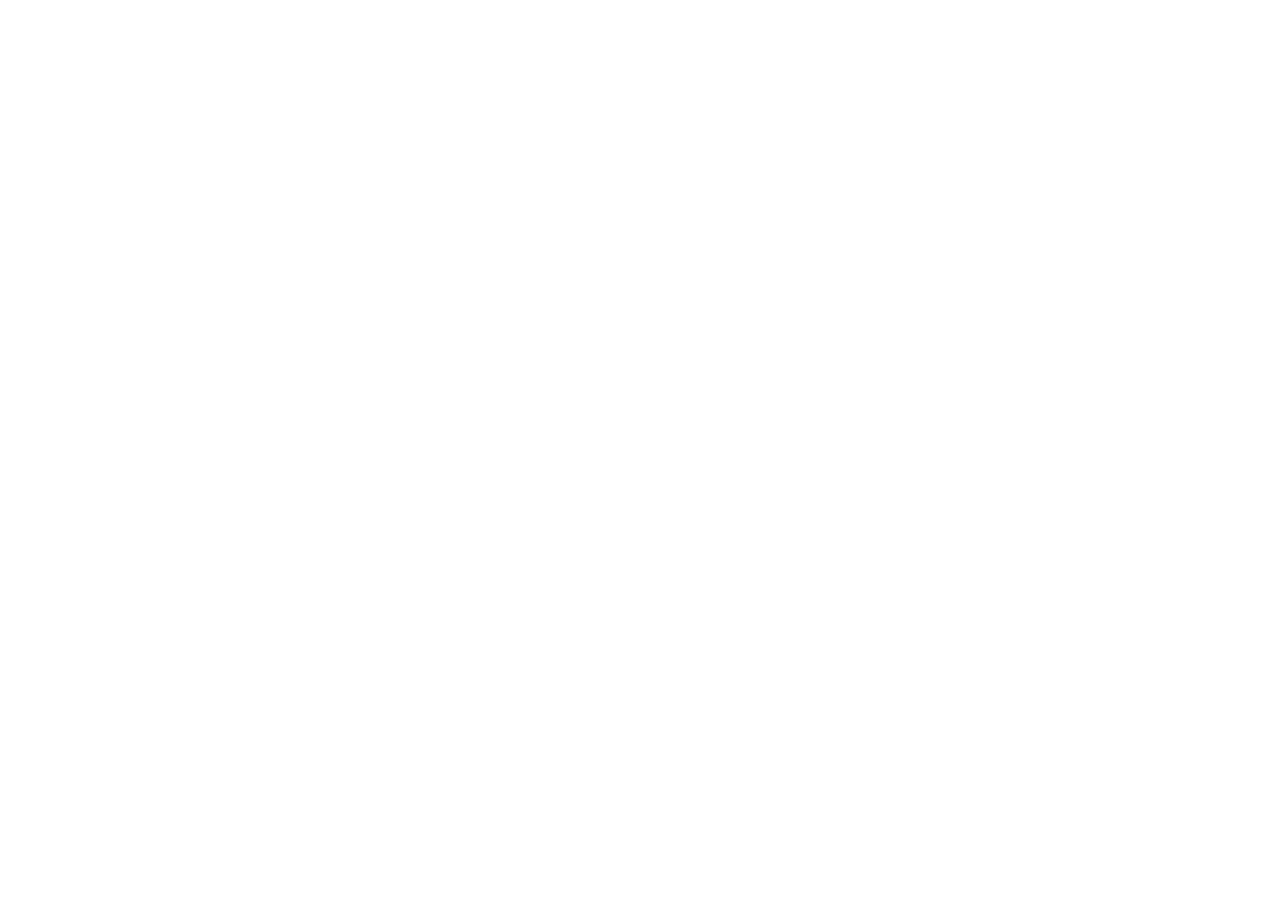
==== index.html @ f809a85b "Update index.html" ====
<!DOCTYPE html>
<html lang="en">
<head>
    <meta charset="UTF-8">
    <meta name="viewport" content="width=device-width, initial-scale=1.0">
    <title>Byke is in dublin</title>

    <!-- this is Eric Mayers  css Reset -->
    <link rel="stylesheet" href="css-reset.css">

    <!-- this is MY style sheet -->
    <link rel="stylesheet" href="style.css">
</head>


<body>
    


</body>


</html>
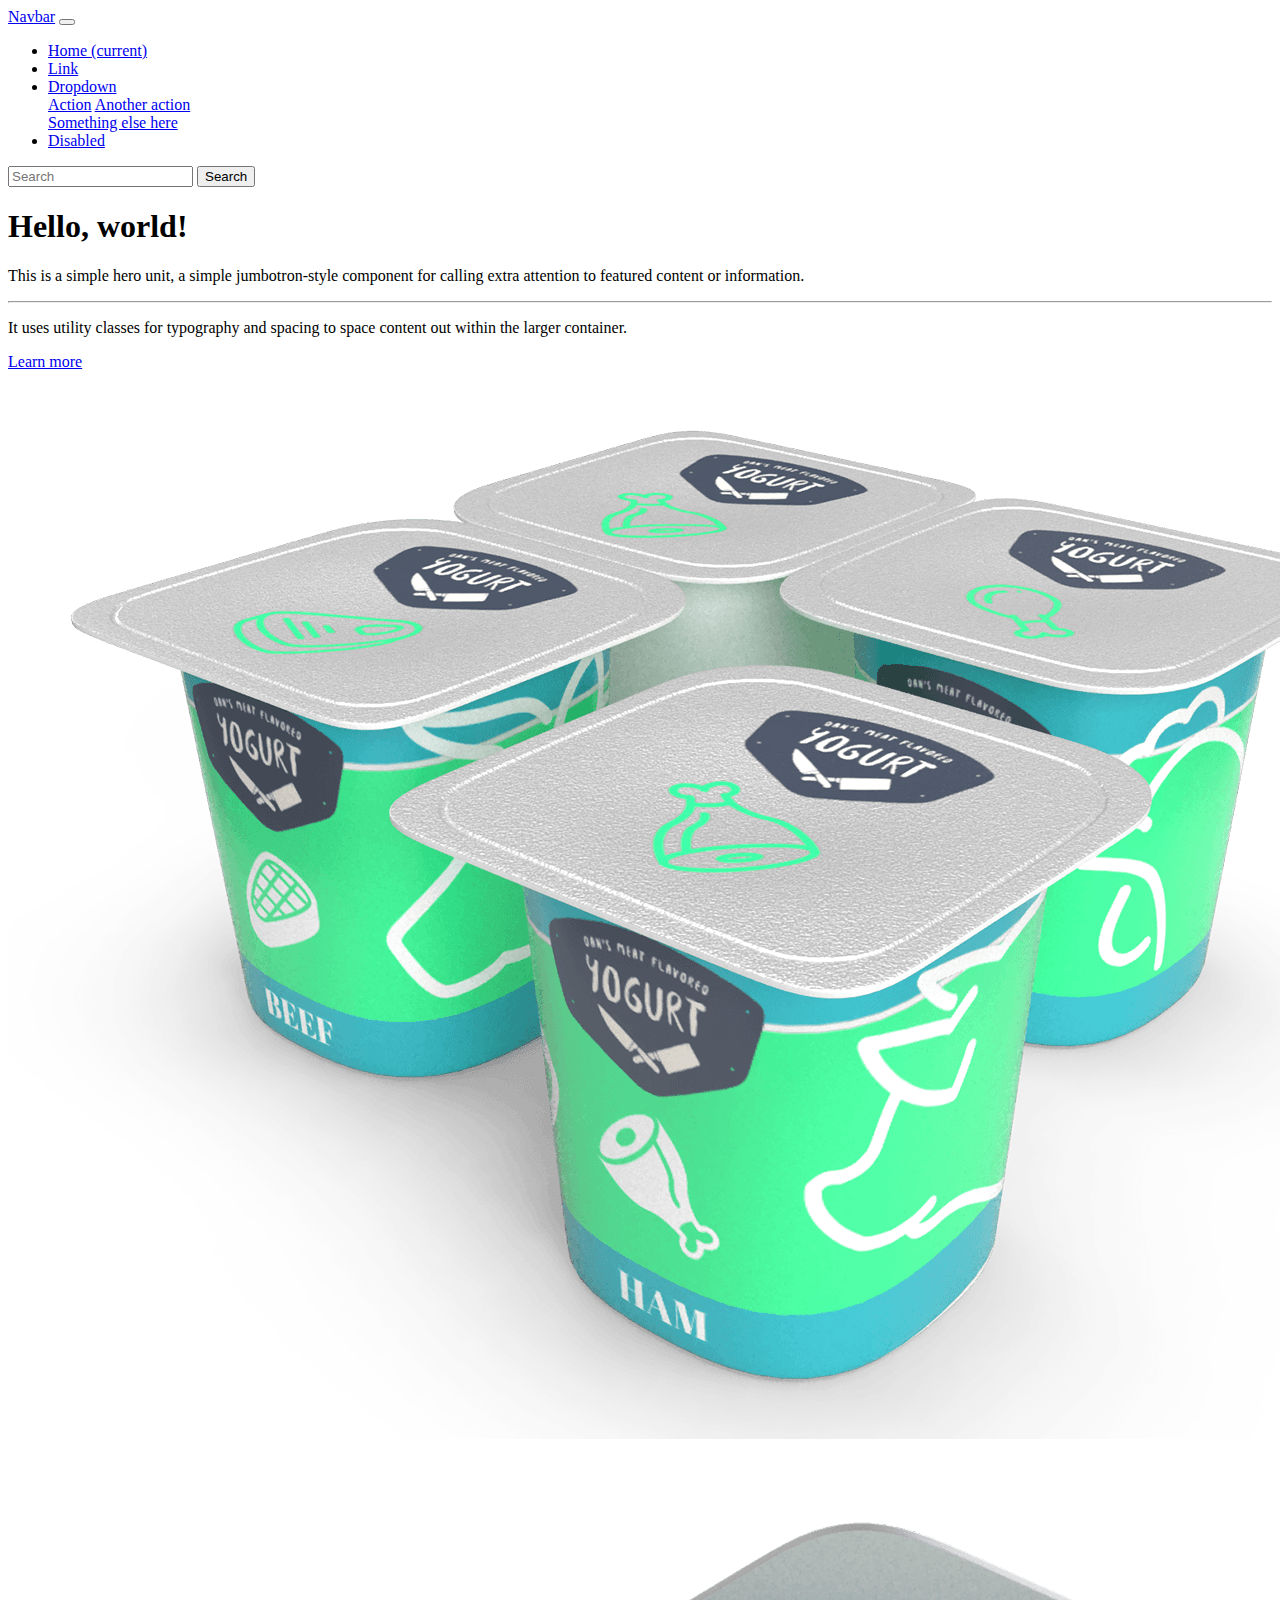
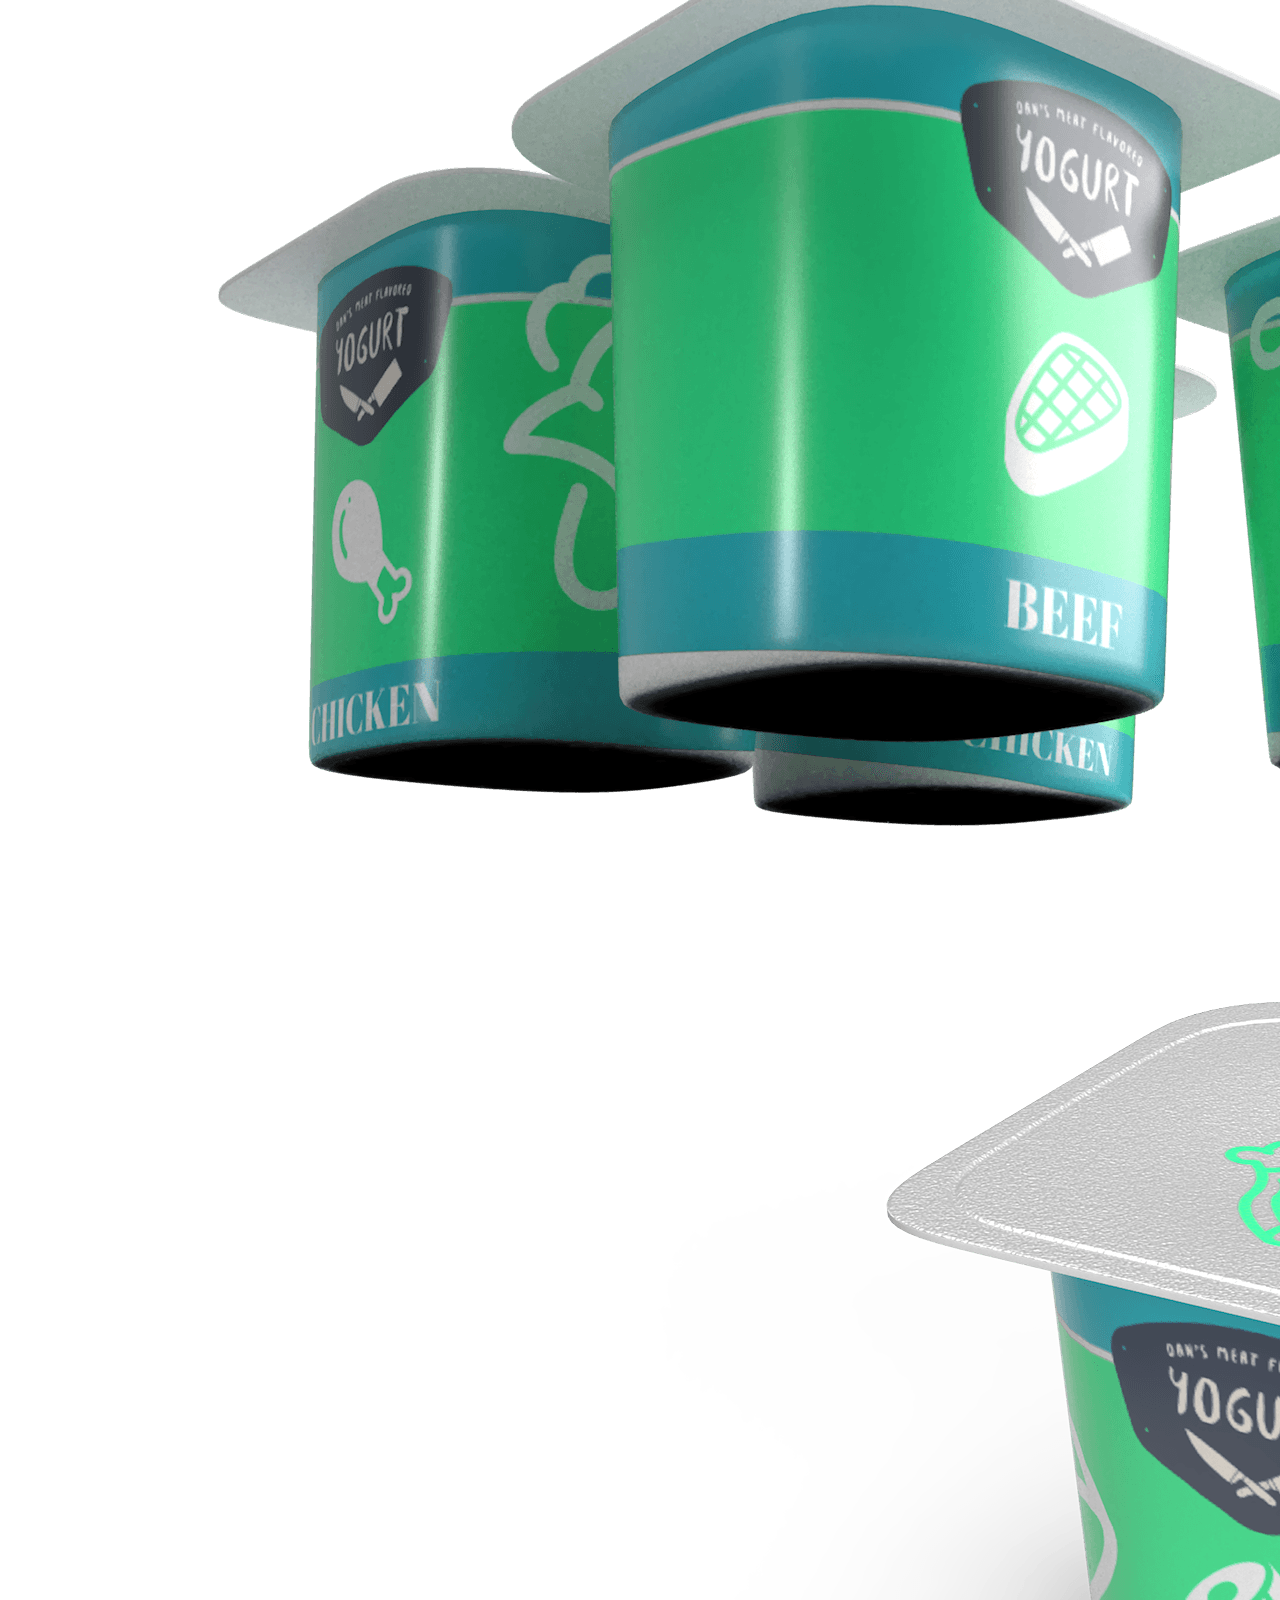
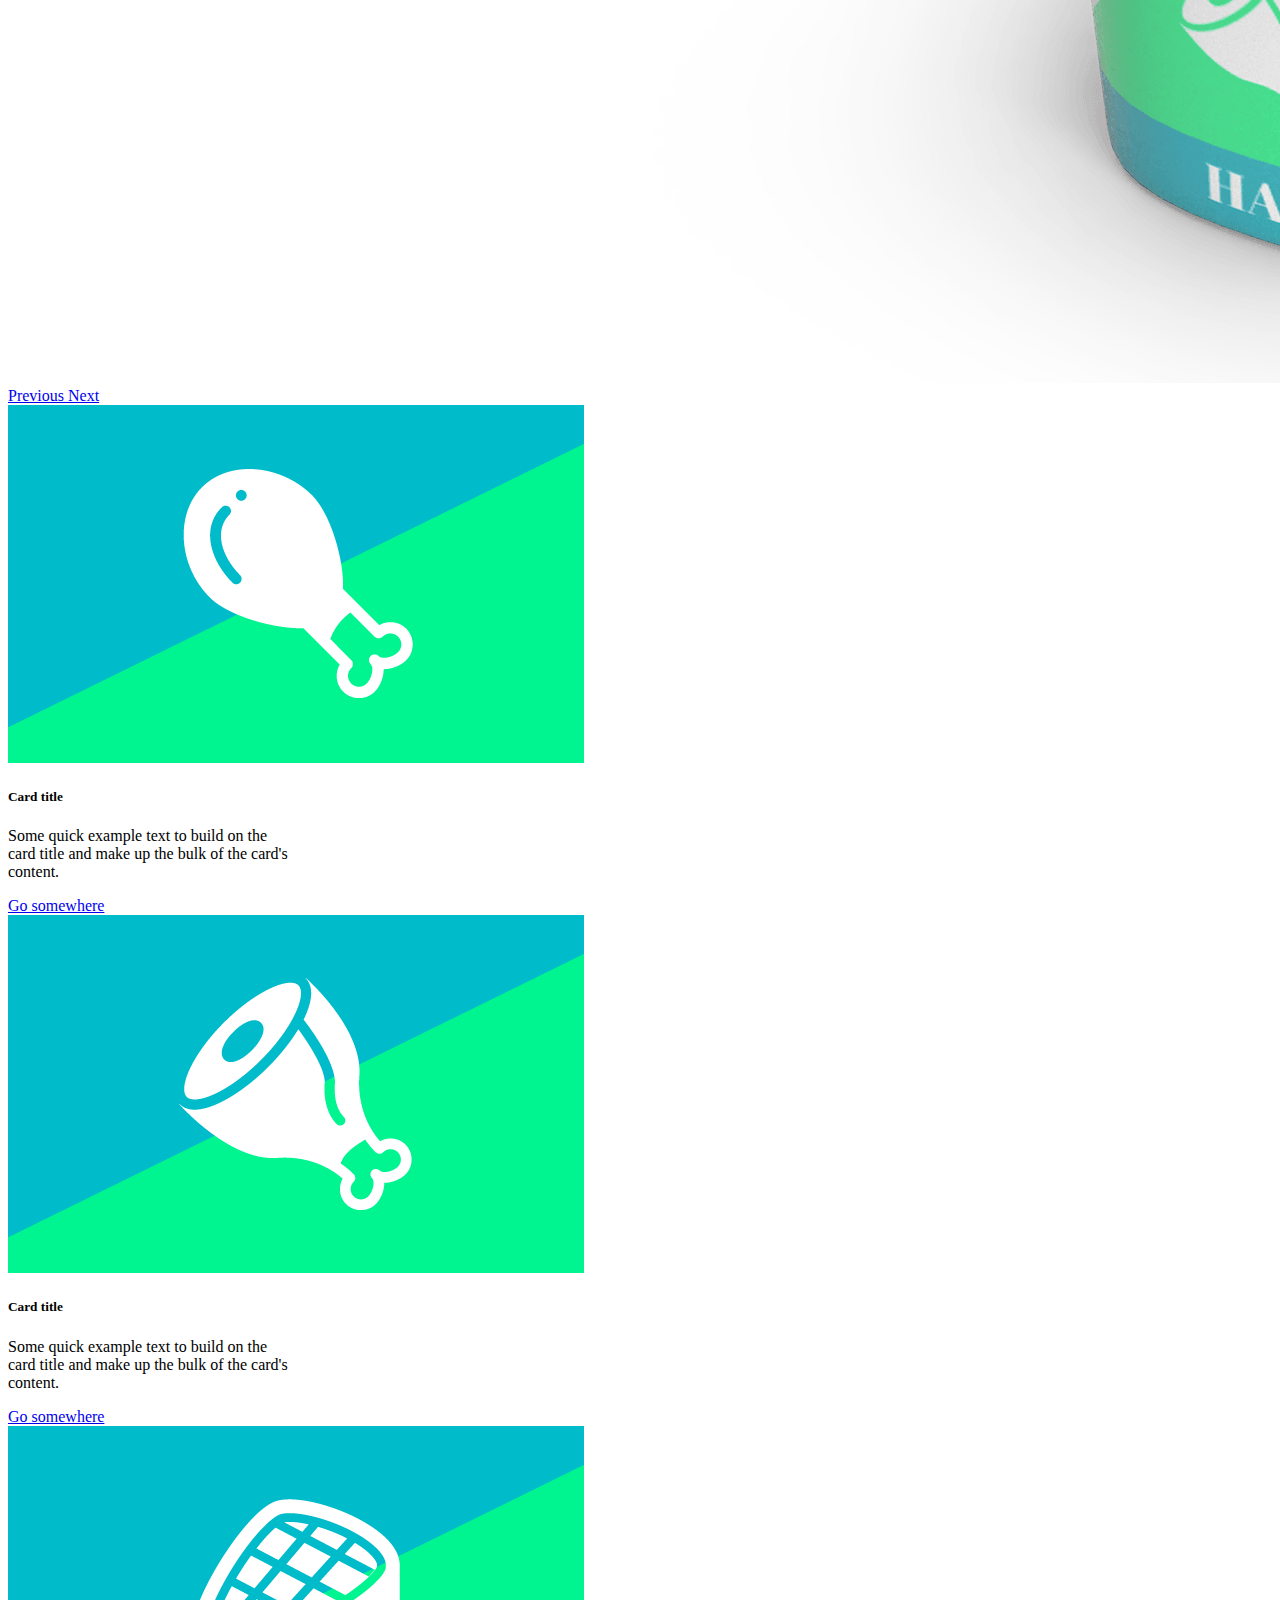
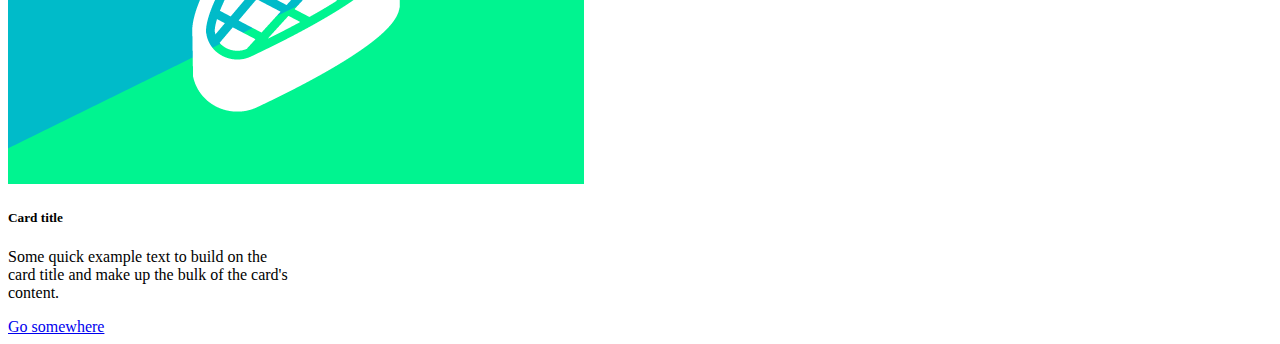
==== commit a188302a: "added bootstrap items" ====
--- a/index.html
+++ b/index.html
@@ -2,21 +2,137 @@
 <html lang="en">
 <head>
     <meta charset="UTF-8">
-    <meta name="viewport" content="width=device-width, initial-scale=1.0">
+    <meta name="viewport" content="width=device-width, initial-scale=1.0, shrink-to-fit=no">
     <title>Byke is in dublin</title>
 
-    <!-- this is Eric Mayers  css Reset -->
-    <link rel="stylesheet" href="css-reset.css">
+    <!-- THIS IS BOOTSTRAP CSS -->
+    <link rel="stylesheet" href="https://cdn.jsdelivr.net/npm/bootstrap@4.5.3/dist/css/bootstrap.min.css" integrity="sha384-TX8t27EcRE3e/ihU7zmQxVncDAy5uIKz4rEkgIXeMed4M0jlfIDPvg6uqKI2xXr2" crossorigin="anonymous">
 
     <!-- this is MY style sheet -->
     <link rel="stylesheet" href="style.css">
+
+
+
+
 </head>
 
 
 <body>
-    
+
+    <div class="container">
+
+        <!-- Navigation -->
+        <nav class="navbar navbar-expand-lg navbar-light bg-light">
+            <a class="navbar-brand" href="#">Navbar</a>
+            <button class="navbar-toggler" type="button" data-toggle="collapse" data-target="#navbarSupportedContent" aria-controls="navbarSupportedContent" aria-expanded="false" aria-label="Toggle navigation">
+              <span class="navbar-toggler-icon"></span>
+            </button>
+          
+            <div class="collapse navbar-collapse" id="navbarSupportedContent">
+              <ul class="navbar-nav mr-auto">
+                <li class="nav-item active">
+                  <a class="nav-link" href="#">Home <span class="sr-only">(current)</span></a>
+                </li>
+                <li class="nav-item">
+                  <a class="nav-link" href="#">Link</a>
+                </li>
+                <li class="nav-item dropdown">
+                  <a class="nav-link dropdown-toggle" href="#" id="navbarDropdown" role="button" data-toggle="dropdown" aria-haspopup="true" aria-expanded="false">
+                    Dropdown
+                  </a>
+                  <div class="dropdown-menu" aria-labelledby="navbarDropdown">
+                    <a class="dropdown-item" href="#">Action</a>
+                    <a class="dropdown-item" href="#">Another action</a>
+                    <div class="dropdown-divider"></div>
+                    <a class="dropdown-item" href="#">Something else here</a>
+                  </div>
+                </li>
+                <li class="nav-item">
+                  <a class="nav-link disabled" href="#" tabindex="-1" aria-disabled="true">Disabled</a>
+                </li>
+              </ul>
+              <form class="form-inline my-2 my-lg-0">
+                <input class="form-control mr-sm-2" type="search" placeholder="Search" aria-label="Search">
+                <button class="btn btn-outline-success my-2 my-sm-0" type="submit">Search</button>
+              </form>
+            </div>
+          </nav>
+
+          <!-- Jambotron -->
+          <div class="jumbotron">
+            <h1 class="display-4">Hello, world!</h1>
+            <p class="lead">This is a simple hero unit, a simple jumbotron-style component for calling extra attention to featured content or information.</p>
+            <hr class="my-4">
+            <p>It uses utility classes for typography and spacing to space content out within the larger container.</p>
+            <a class="btn btn-primary btn-lg" href="#" role="button">Learn more</a>
+          </div>
+
+          <!-- Carousel -->
+          <div id="carouselExampleControls" class="carousel slide" data-ride="carousel">
+            <div class="carousel-inner">
+              <div class="carousel-item active">
+                <img src="images/yogurt-1.png" class="d-block w-100" alt="...">
+              </div>
+              <div class="carousel-item">
+                <img src="images/yogurt-2.png" class="d-block w-100" alt="...">
+              </div>
+              <div class="carousel-item">
+                <img src="images/yogurt-3.png" class="d-block w-100" alt="...">
+              </div>
+            </div>
+            <a class="carousel-control-prev" href="#carouselExampleControls" role="button" data-slide="prev">
+              <span class="carousel-control-prev-icon" aria-hidden="true"></span>
+              <span class="sr-only">Previous</span>
+            </a>
+            <a class="carousel-control-next" href="#carouselExampleControls" role="button" data-slide="next">
+              <span class="carousel-control-next-icon" aria-hidden="true"></span>
+              <span class="sr-only">Next</span>
+            </a>
+          </div>
+
+          <!-- Cards -->
+
+          <div class="card" style="width: 18rem;">
+            <img src="images/product1.png" class="card-img-top" alt="...">
+            <div class="card-body">
+              <h5 class="card-title">Card title</h5>
+              <p class="card-text">Some quick example text to build on the card title and make up the bulk of the card's content.</p>
+              <a href="#" class="btn btn-primary">Go somewhere</a>
+            </div>
+          </div>
+
+          <div class="card" style="width: 18rem;">
+            <img src="images/product2.png" class="card-img-top" alt="...">
+            <div class="card-body">
+              <h5 class="card-title">Card title</h5>
+              <p class="card-text">Some quick example text to build on the card title and make up the bulk of the card's content.</p>
+              <a href="#" class="btn btn-primary">Go somewhere</a>
+            </div>
+          </div>
+
+          <div class="card" style="width: 18rem;">
+            <img src="images/product3.png" class="card-img-top" alt="...">
+            <div class="card-body">
+              <h5 class="card-title">Card title</h5>
+              <p class="card-text">Some quick example text to build on the card title and make up the bulk of the card's content.</p>
+              <a href="#" class="btn btn-primary">Go somewhere</a>
+            </div>
+          </div>
 
 
+
+    </div>
+
+
+
+
+
+
+    
+<!-- This is Bootstrap JS -->
+<script src="https://code.jquery.com/jquery-3.5.1.slim.min.js" integrity="sha384-DfXdz2htPH0lsSSs5nCTpuj/zy4C+OGpamoFVy38MVBnE+IbbVYUew+OrCXaRkfj" crossorigin="anonymous"></script>
+<script src="https://cdn.jsdelivr.net/npm/popper.js@1.16.1/dist/umd/popper.min.js" integrity="sha384-9/reFTGAW83EW2RDu2S0VKaIzap3H66lZH81PoYlFhbGU+6BZp6G7niu735Sk7lN" crossorigin="anonymous"></script>
+<script src="https://cdn.jsdelivr.net/npm/bootstrap@4.5.3/dist/js/bootstrap.min.js" integrity="sha384-w1Q4orYjBQndcko6MimVbzY0tgp4pWB4lZ7lr30WKz0vr/aWKhXdBNmNb5D92v7s" crossorigin="anonymous"></script>
 </body>
 
 
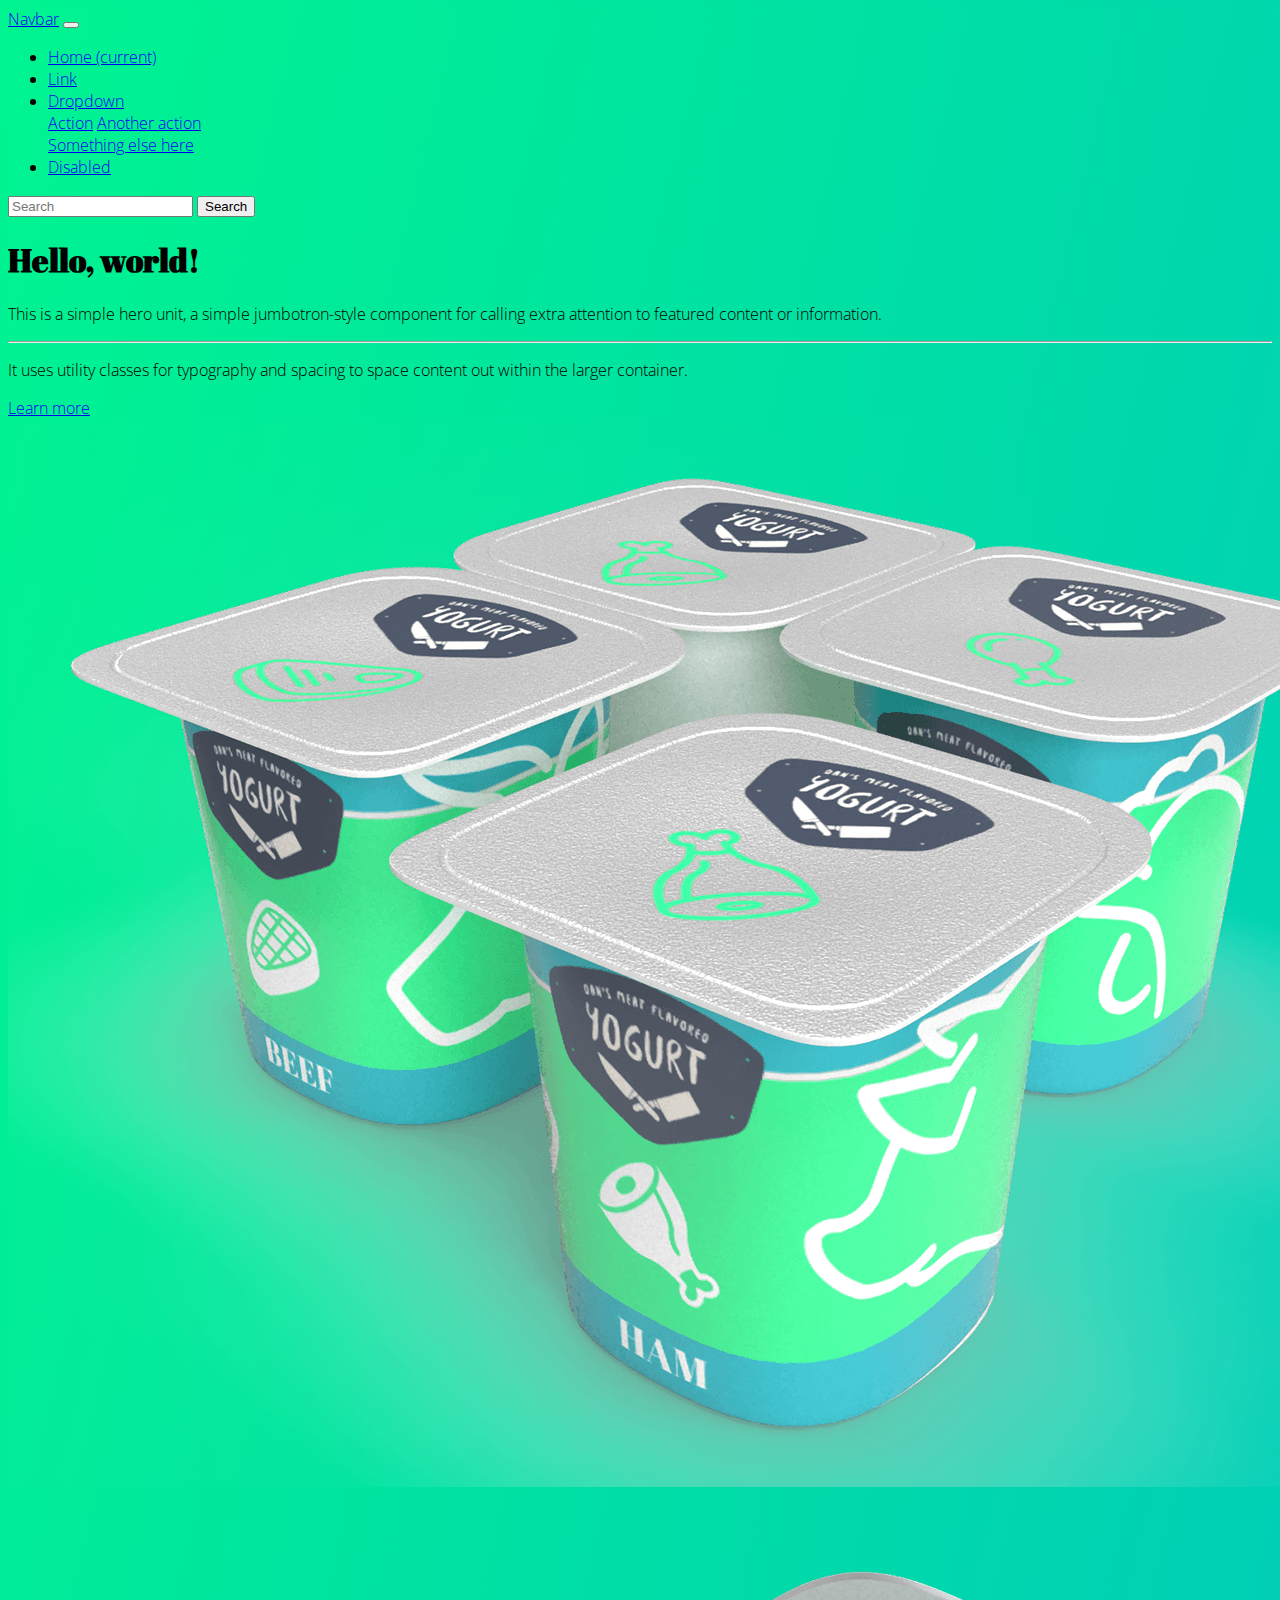
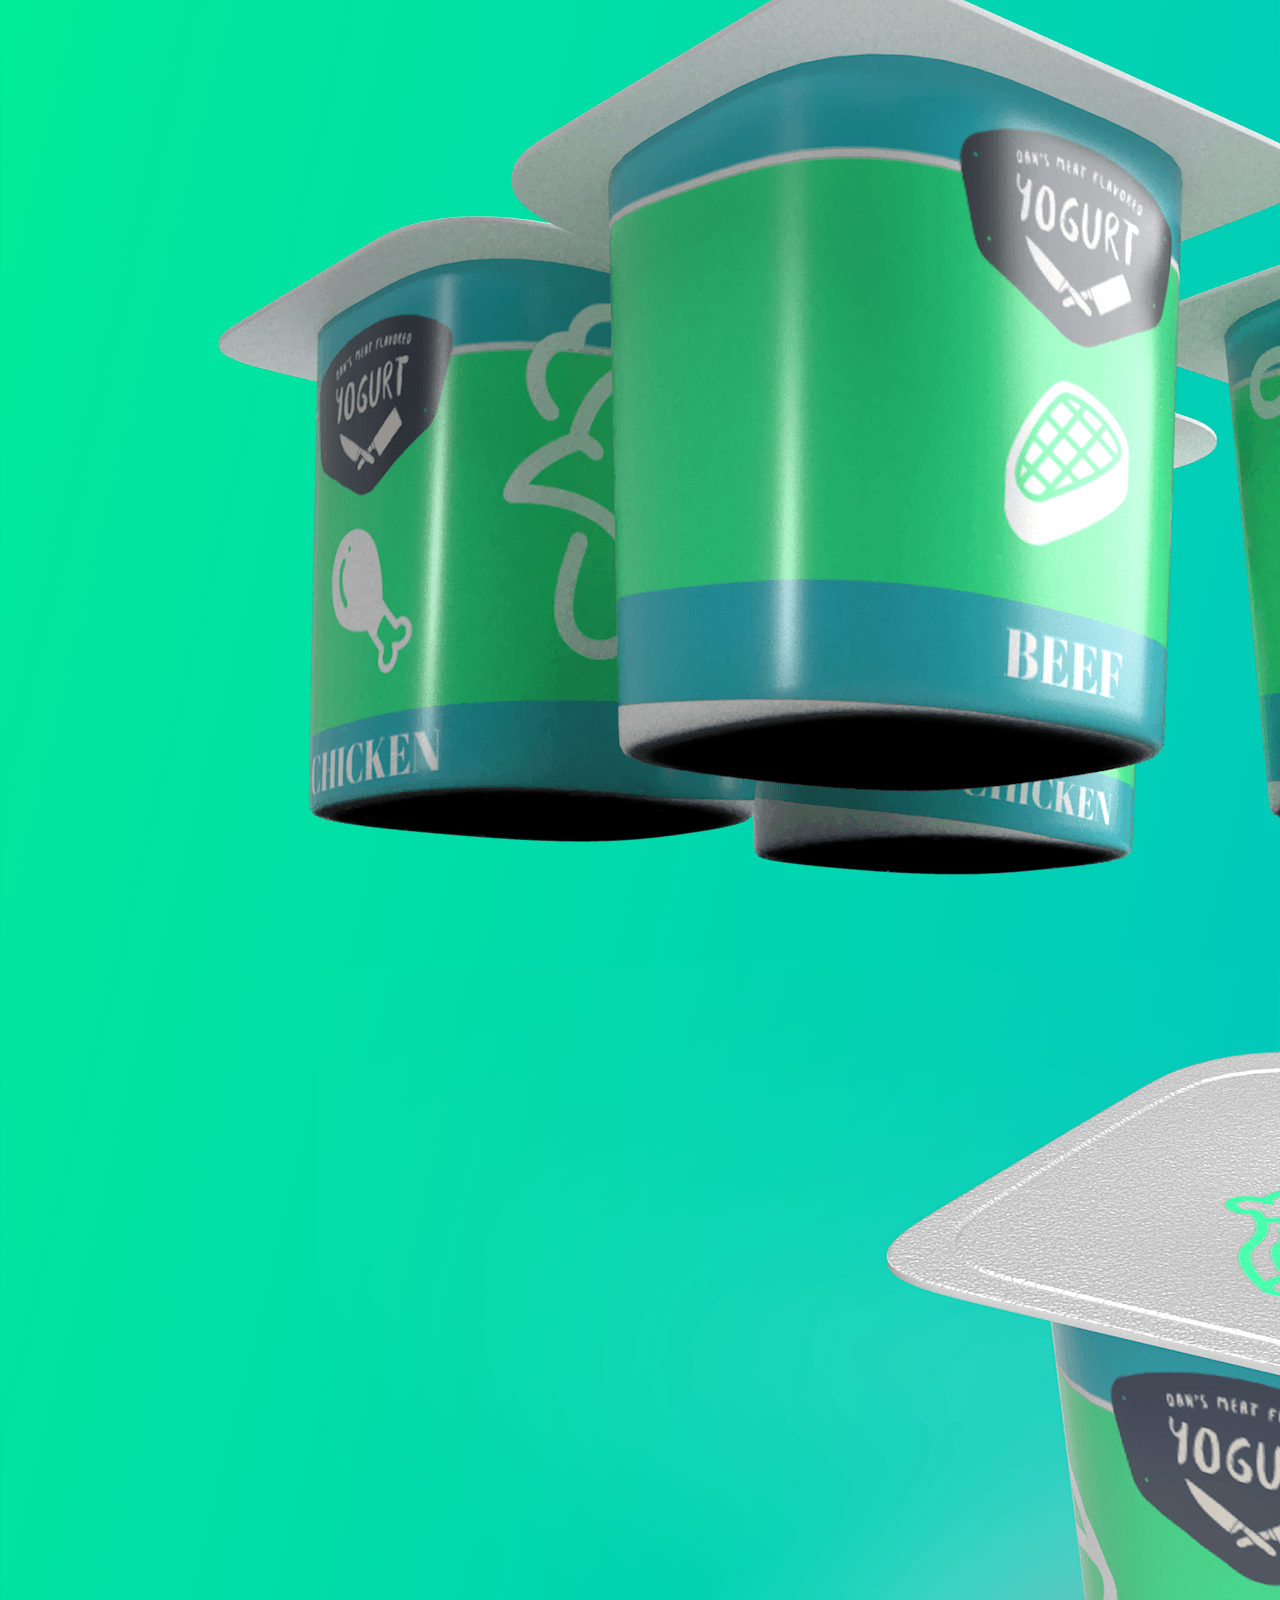
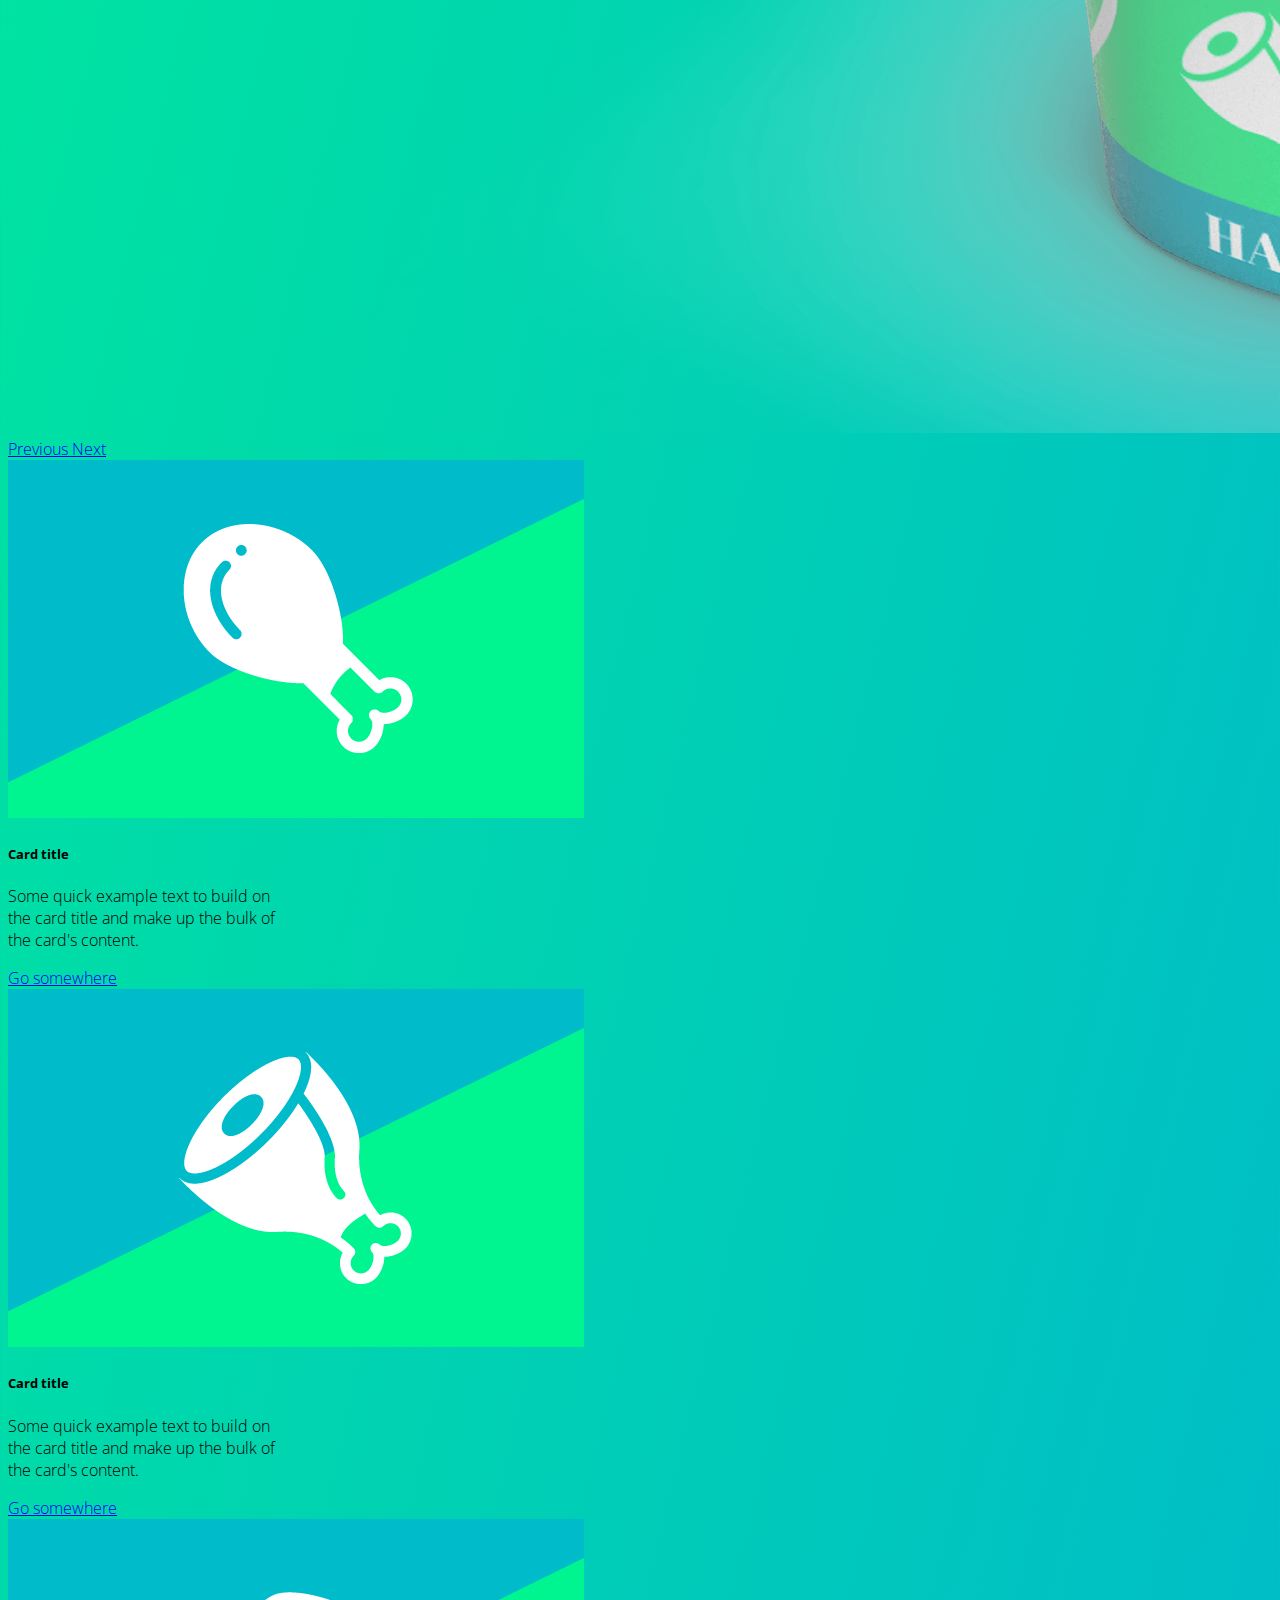
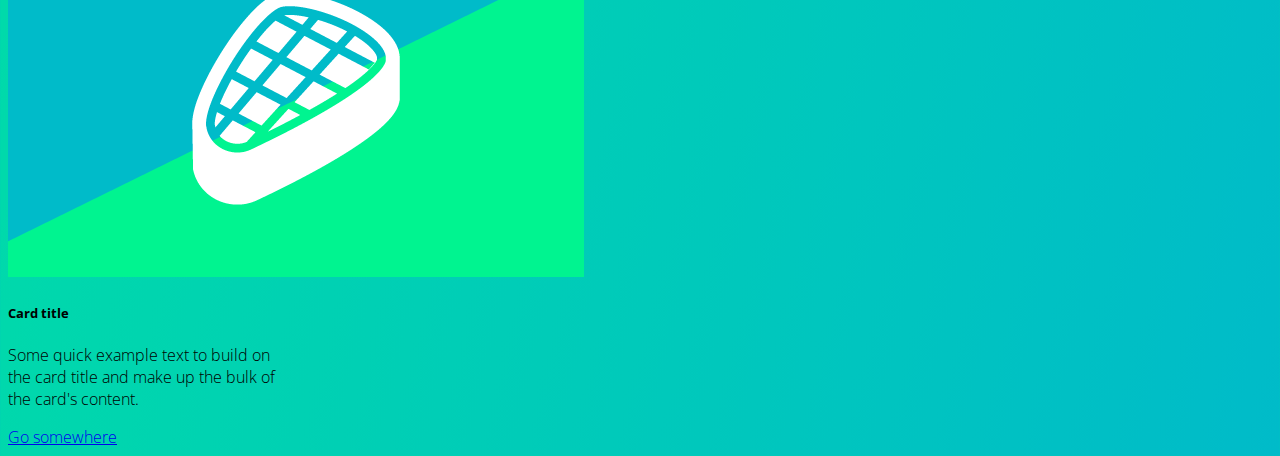
==== commit 02e28246: "new" ====
--- a/index.html
+++ b/index.html
@@ -3,7 +3,9 @@
 <head>
     <meta charset="UTF-8">
     <meta name="viewport" content="width=device-width, initial-scale=1.0, shrink-to-fit=no">
-    <title>Byke is in dublin</title>
+    <title>Yogurt</title>
+
+    <link href="https://fonts.googleapis.com/css2?family=Abril+Fatface&family=Open+Sans:wght@300;700&display=swap" rel="stylesheet">
 
     <!-- THIS IS BOOTSTRAP CSS -->
     <link rel="stylesheet" href="https://cdn.jsdelivr.net/npm/bootstrap@4.5.3/dist/css/bootstrap.min.css" integrity="sha384-TX8t27EcRE3e/ihU7zmQxVncDAy5uIKz4rEkgIXeMed4M0jlfIDPvg6uqKI2xXr2" crossorigin="anonymous">
--- a/style.css
+++ b/style.css
@@ -0,0 +1,9 @@
+body {
+    background-image: linear-gradient(to bottom right, #00f490, #00bbc9);
+    font-family: 'Open Sans', sans-serif;
+    font-weight: 300;
+}
+
+h1 {
+    font-family: 'Abril Fatface', cursive;
+}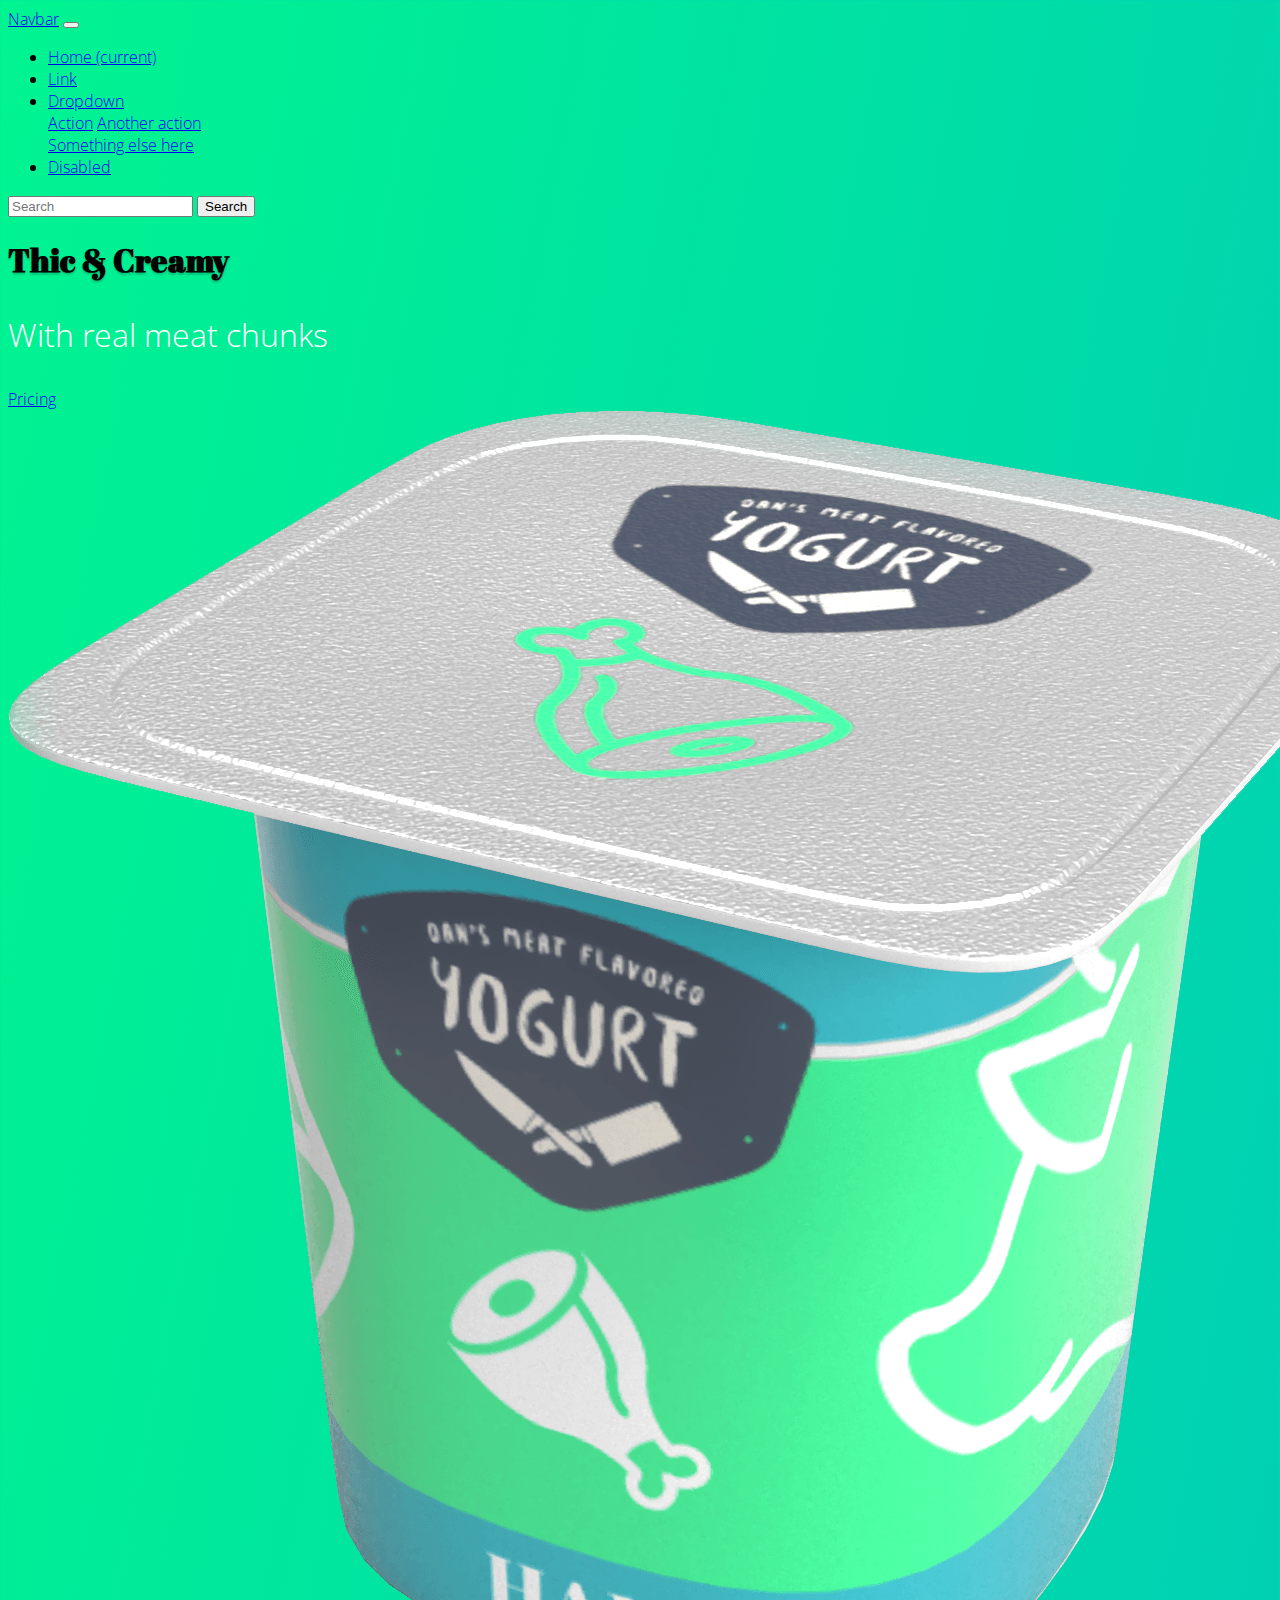
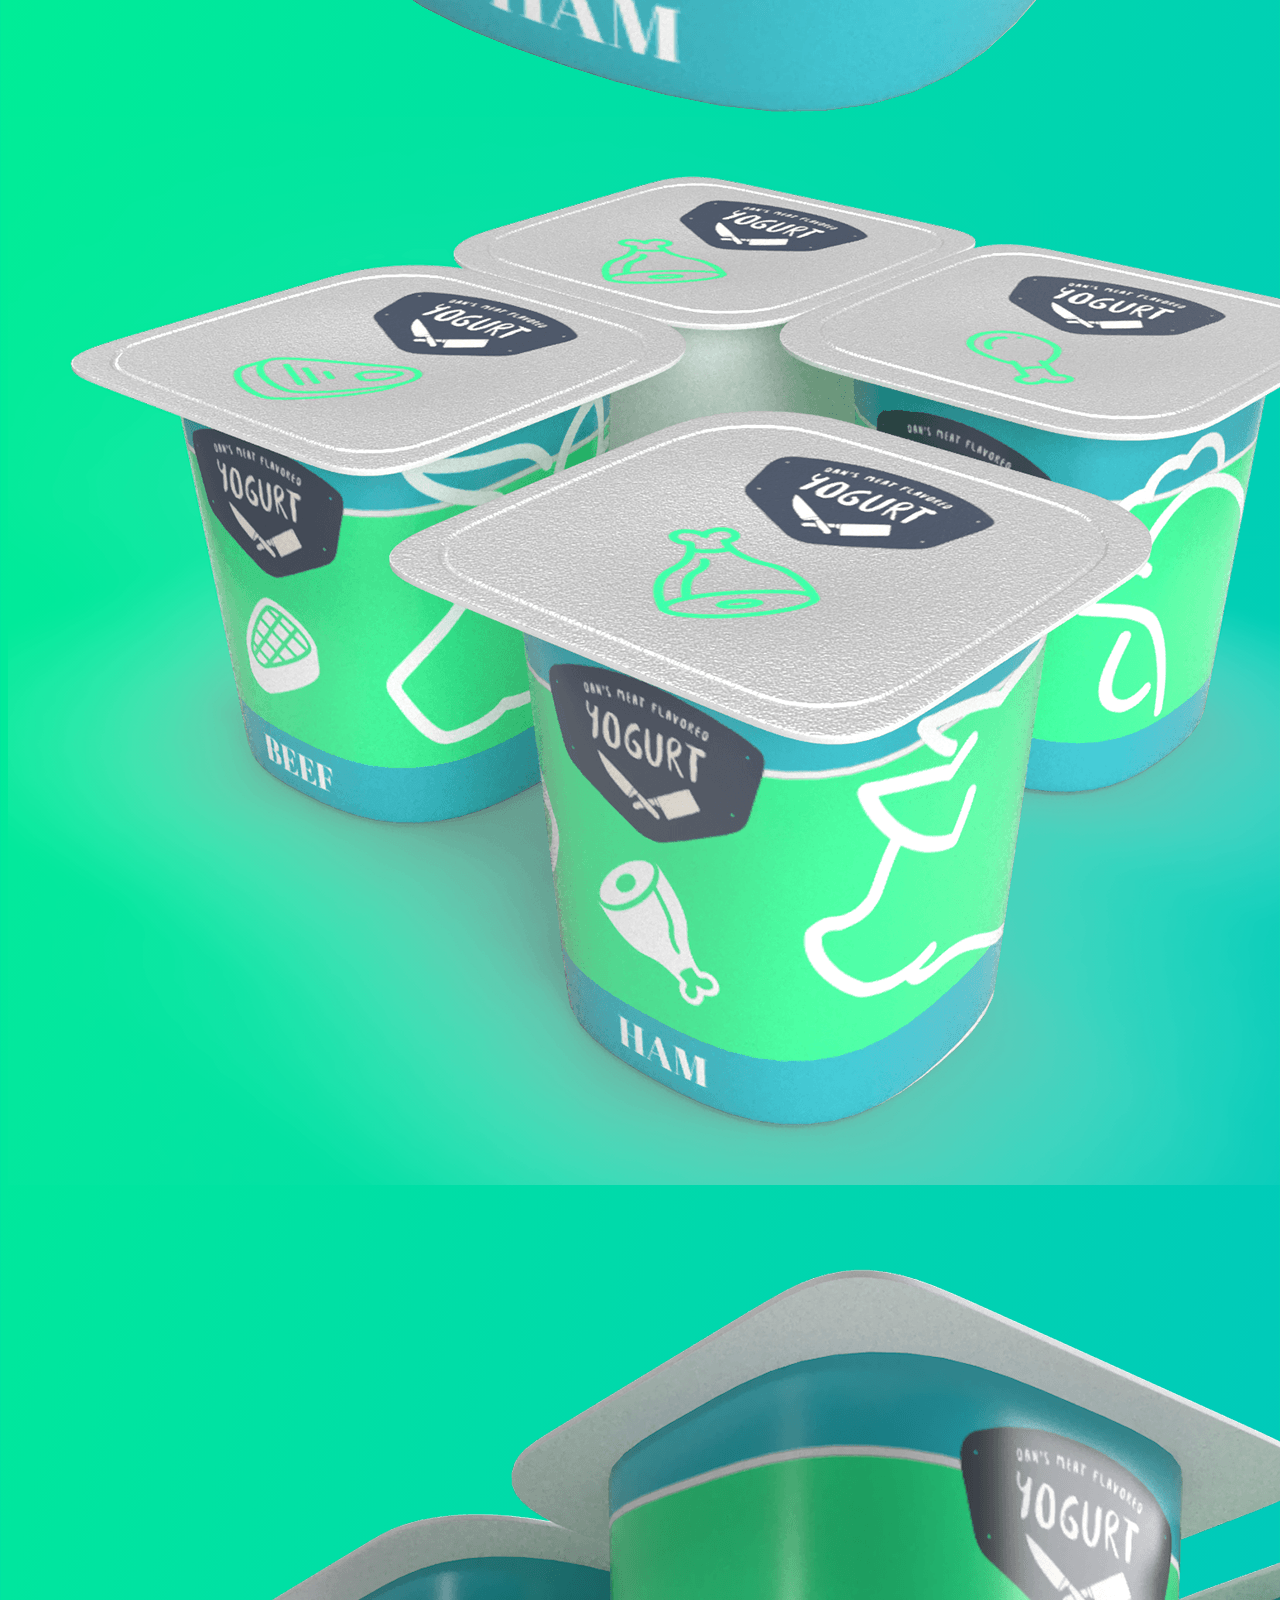
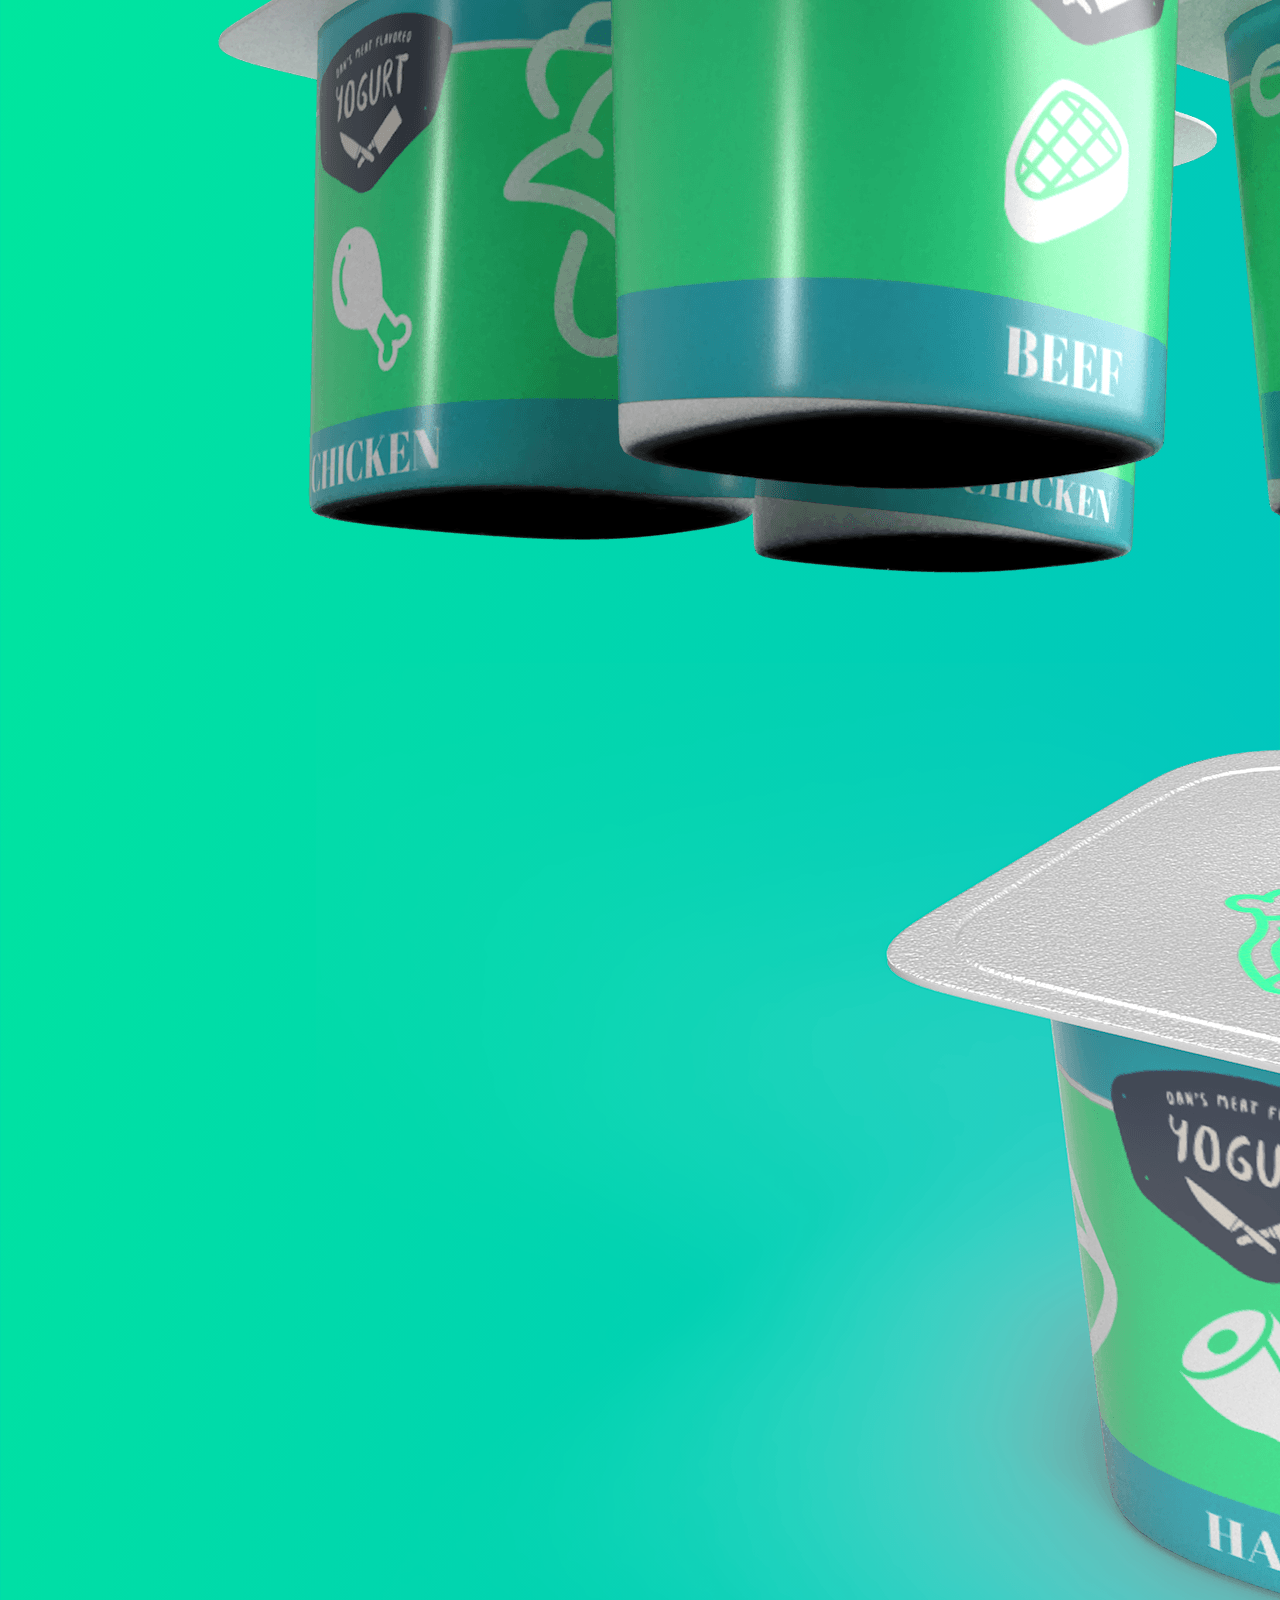
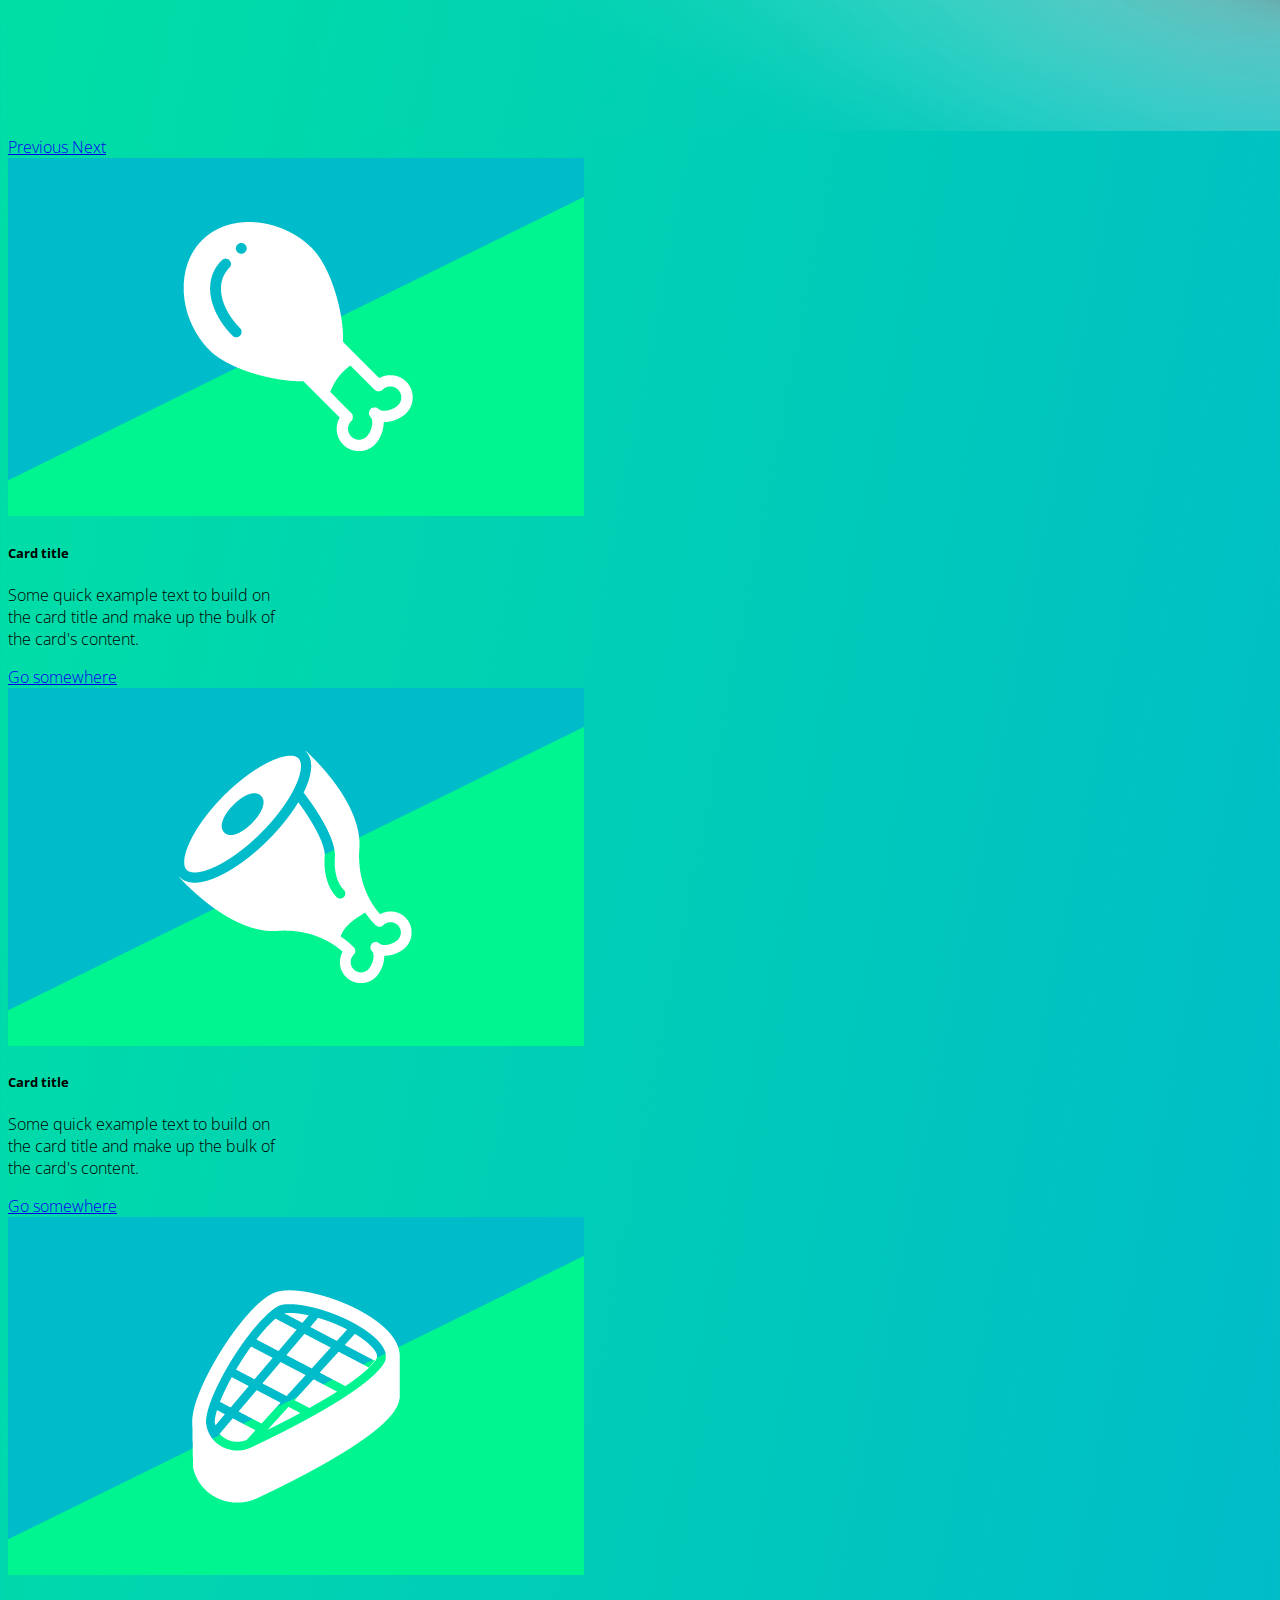
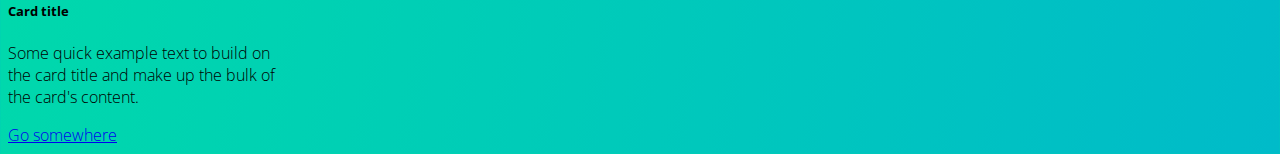
==== commit d98c6bc6: "edited jambotron" ====
--- a/index.html
+++ b/index.html
@@ -62,11 +62,25 @@
 
           <!-- Jambotron -->
           <div class="jumbotron">
-            <h1 class="display-4">Hello, world!</h1>
-            <p class="lead">This is a simple hero unit, a simple jumbotron-style component for calling extra attention to featured content or information.</p>
-            <hr class="my-4">
-            <p>It uses utility classes for typography and spacing to space content out within the larger container.</p>
-            <a class="btn btn-primary btn-lg" href="#" role="button">Learn more</a>
+
+            <div class="row">
+              <div class="col-12 col-md-7 text-center text-md-left">
+
+                <h1 class="display-3 text-white drop-shadow">Thic & Creamy</h1>
+                <p class="lead">With real meat chunks</p>
+                <a class="btn btn-outline-light btn-lg my-4 px-5 py-3 mb-md-0" href="#" role="button">Pricing</a>
+
+              </div>
+
+
+              <div class="col-12 col-md-5">
+
+                  <img src="images/hero1.png" alt="meat yogurt" class="img-fluid">
+
+              </div>
+
+            </div>
+
           </div>
 
           <!-- Carousel -->
@@ -94,31 +108,41 @@
 
           <!-- Cards -->
 
-          <div class="card" style="width: 18rem;">
-            <img src="images/product1.png" class="card-img-top" alt="...">
-            <div class="card-body">
-              <h5 class="card-title">Card title</h5>
-              <p class="card-text">Some quick example text to build on the card title and make up the bulk of the card's content.</p>
-              <a href="#" class="btn btn-primary">Go somewhere</a>
+          <div class="row">
+            
+            <div class="col">
+              <div class="card" style="width: 18rem;">
+                <img src="images/product1.png" class="card-img-top" alt="...">
+                <div class="card-body">
+                  <h5 class="card-title">Card title</h5>
+                  <p class="card-text">Some quick example text to build on the card title and make up the bulk of the card's content.</p>
+                  <a href="#" class="btn btn-primary">Go somewhere</a>
+                </div>
+              </div>
             </div>
-          </div>
 
-          <div class="card" style="width: 18rem;">
-            <img src="images/product2.png" class="card-img-top" alt="...">
-            <div class="card-body">
-              <h5 class="card-title">Card title</h5>
-              <p class="card-text">Some quick example text to build on the card title and make up the bulk of the card's content.</p>
-              <a href="#" class="btn btn-primary">Go somewhere</a>
+            <div class="col">
+              <div class="card" style="width: 18rem;">
+                <img src="images/product2.png" class="card-img-top" alt="...">
+                <div class="card-body">
+                  <h5 class="card-title">Card title</h5>
+                  <p class="card-text">Some quick example text to build on the card title and make up the bulk of the card's content.</p>
+                  <a href="#" class="btn btn-primary">Go somewhere</a>
+                </div>
+              </div>
             </div>
-          </div>
 
-          <div class="card" style="width: 18rem;">
-            <img src="images/product3.png" class="card-img-top" alt="...">
-            <div class="card-body">
-              <h5 class="card-title">Card title</h5>
-              <p class="card-text">Some quick example text to build on the card title and make up the bulk of the card's content.</p>
-              <a href="#" class="btn btn-primary">Go somewhere</a>
+            <div class="col">
+              <div class="card" style="width: 18rem;">
+                <img src="images/product3.png" class="card-img-top" alt="...">
+                <div class="card-body">
+                  <h5 class="card-title">Card title</h5>
+                  <p class="card-text">Some quick example text to build on the card title and make up the bulk of the card's content.</p>
+                  <a href="#" class="btn btn-primary">Go somewhere</a>
+                </div>
+              </div>
             </div>
+
           </div>
 
 
--- a/style.css
+++ b/style.css
@@ -6,4 +6,22 @@
 
 h1 {
     font-family: 'Abril Fatface', cursive;
-}+}
+
+.jumbotron {
+    background-color: rgba(255, 166, 0, 0);
+}
+
+.drop-shadow {
+    text-shadow: rgba(0, 0, 0, 0.199) 0px 2px 2px;
+}
+
+.lead {
+    font-size: 2rem;
+    color: white;
+}
+
+.btn-outline-light:hover{
+    background-color: rgba(255, 255, 255, 0.205);
+}
+
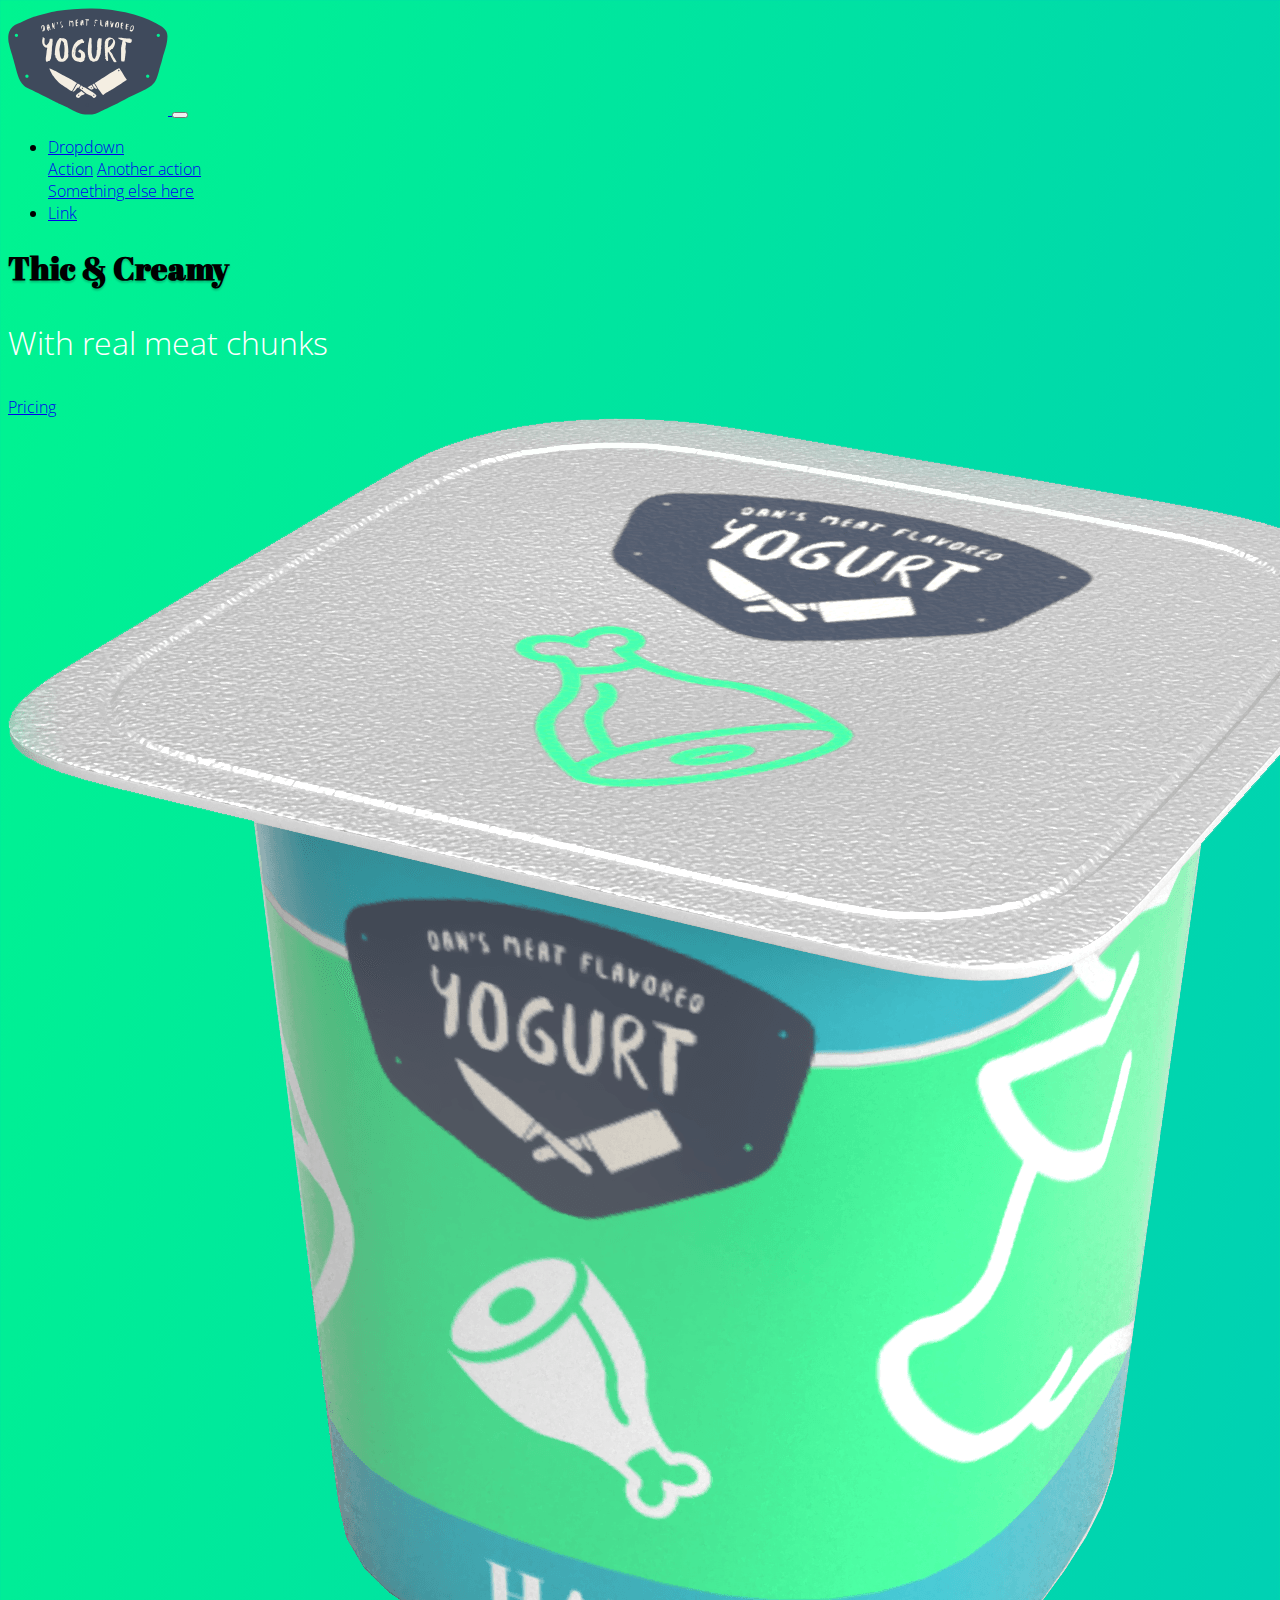
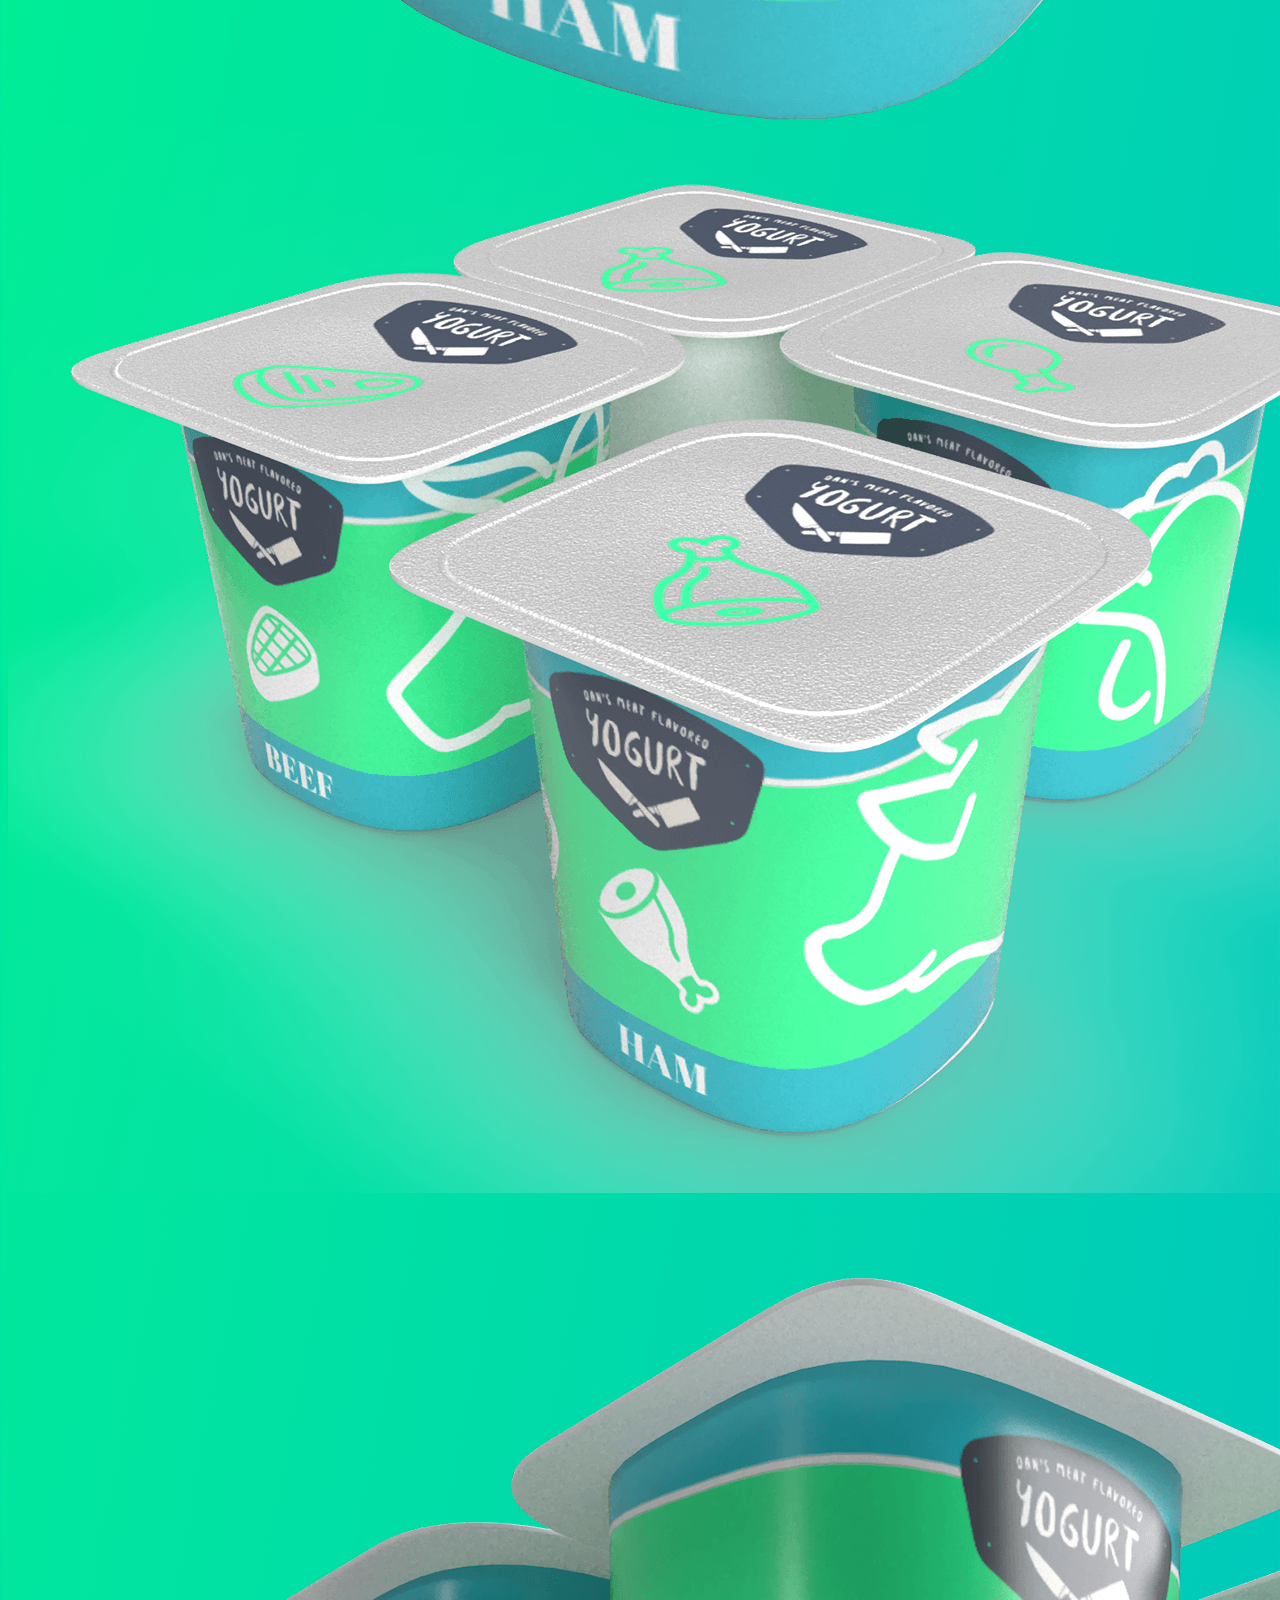
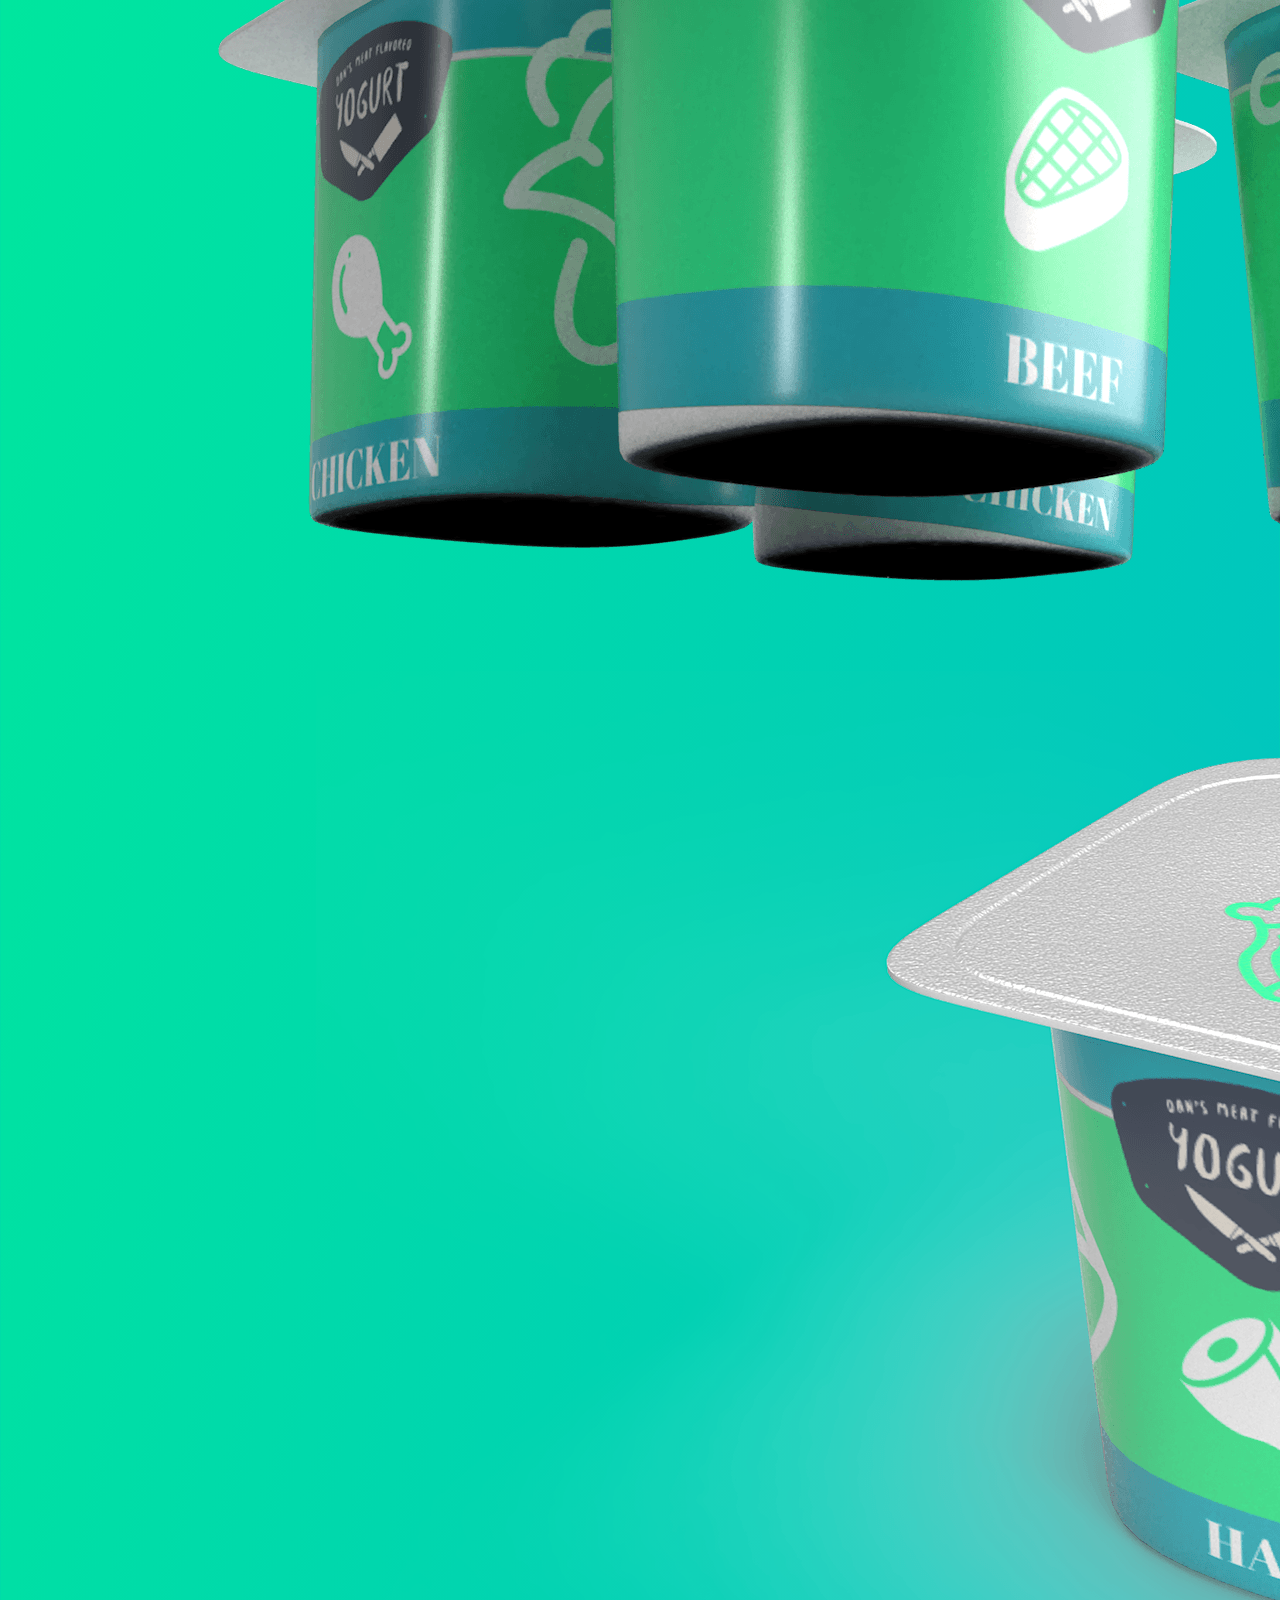
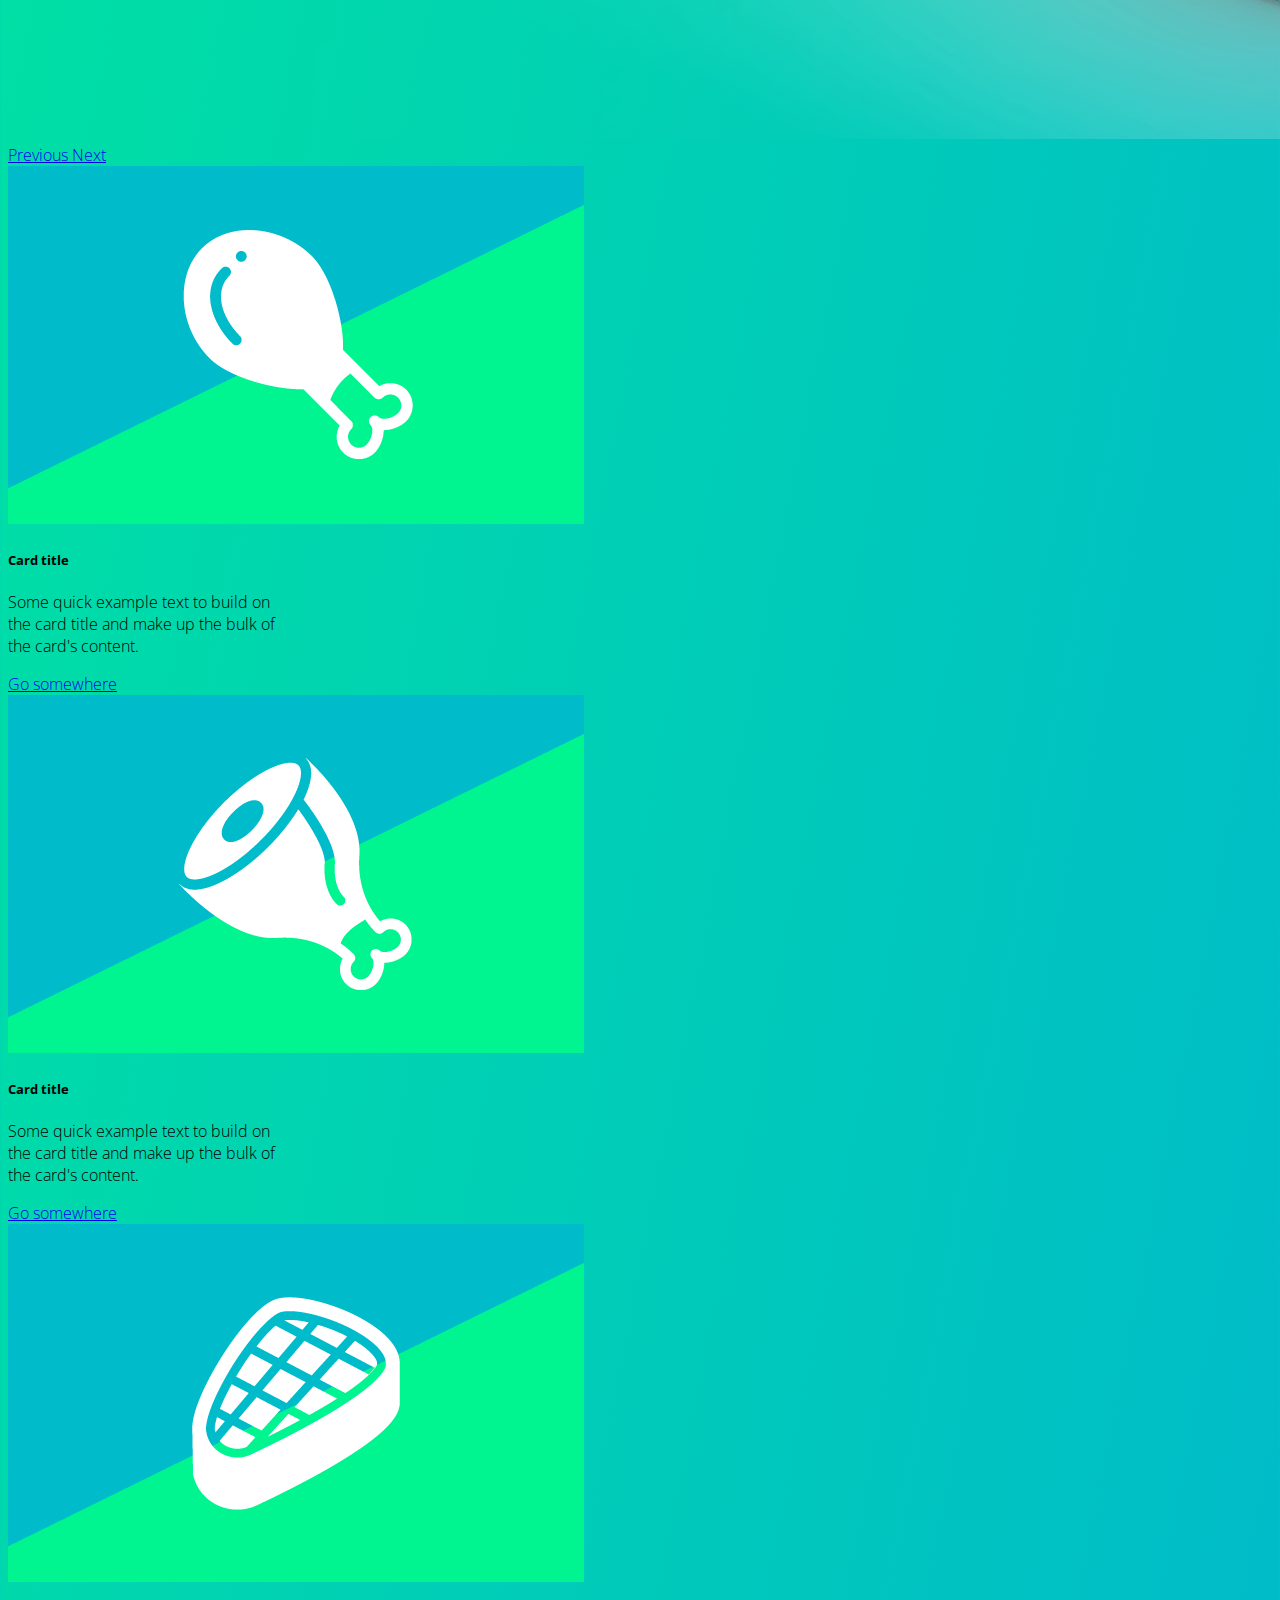
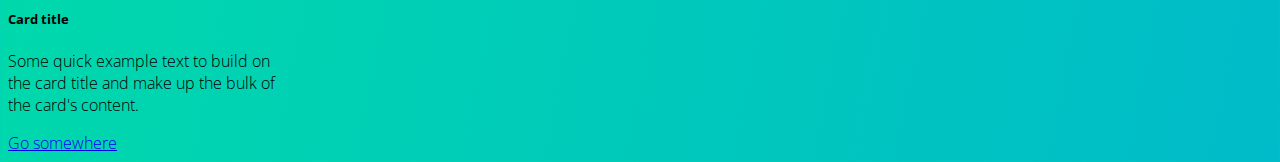
==== commit 4e231266: "edited navbar" ====
--- a/index.html
+++ b/index.html
@@ -24,20 +24,20 @@
     <div class="container">
 
         <!-- Navigation -->
-        <nav class="navbar navbar-expand-lg navbar-light bg-light">
-            <a class="navbar-brand" href="#">Navbar</a>
+        <nav class="navbar navbar-expand-lg navbar-light ">
+
+            <a class="navbar-brand" href="index.html">
+              <img src="images/logo-dans-meat-yogurt.svg" alt="logo meat yogurt" width=160px>
+
+            </a>
+            
             <button class="navbar-toggler" type="button" data-toggle="collapse" data-target="#navbarSupportedContent" aria-controls="navbarSupportedContent" aria-expanded="false" aria-label="Toggle navigation">
               <span class="navbar-toggler-icon"></span>
             </button>
           
             <div class="collapse navbar-collapse" id="navbarSupportedContent">
-              <ul class="navbar-nav mr-auto">
-                <li class="nav-item active">
-                  <a class="nav-link" href="#">Home <span class="sr-only">(current)</span></a>
-                </li>
-                <li class="nav-item">
-                  <a class="nav-link" href="#">Link</a>
-                </li>
+              <ul class="navbar-nav ml-auto">
+                
                 <li class="nav-item dropdown">
                   <a class="nav-link dropdown-toggle" href="#" id="navbarDropdown" role="button" data-toggle="dropdown" aria-haspopup="true" aria-expanded="false">
                     Dropdown
@@ -49,14 +49,12 @@
                     <a class="dropdown-item" href="#">Something else here</a>
                   </div>
                 </li>
+
                 <li class="nav-item">
-                  <a class="nav-link disabled" href="#" tabindex="-1" aria-disabled="true">Disabled</a>
+                  <a class="nav-link" href="#">Link</a>
                 </li>
               </ul>
-              <form class="form-inline my-2 my-lg-0">
-                <input class="form-control mr-sm-2" type="search" placeholder="Search" aria-label="Search">
-                <button class="btn btn-outline-success my-2 my-sm-0" type="submit">Search</button>
-              </form>
+
             </div>
           </nav>
 
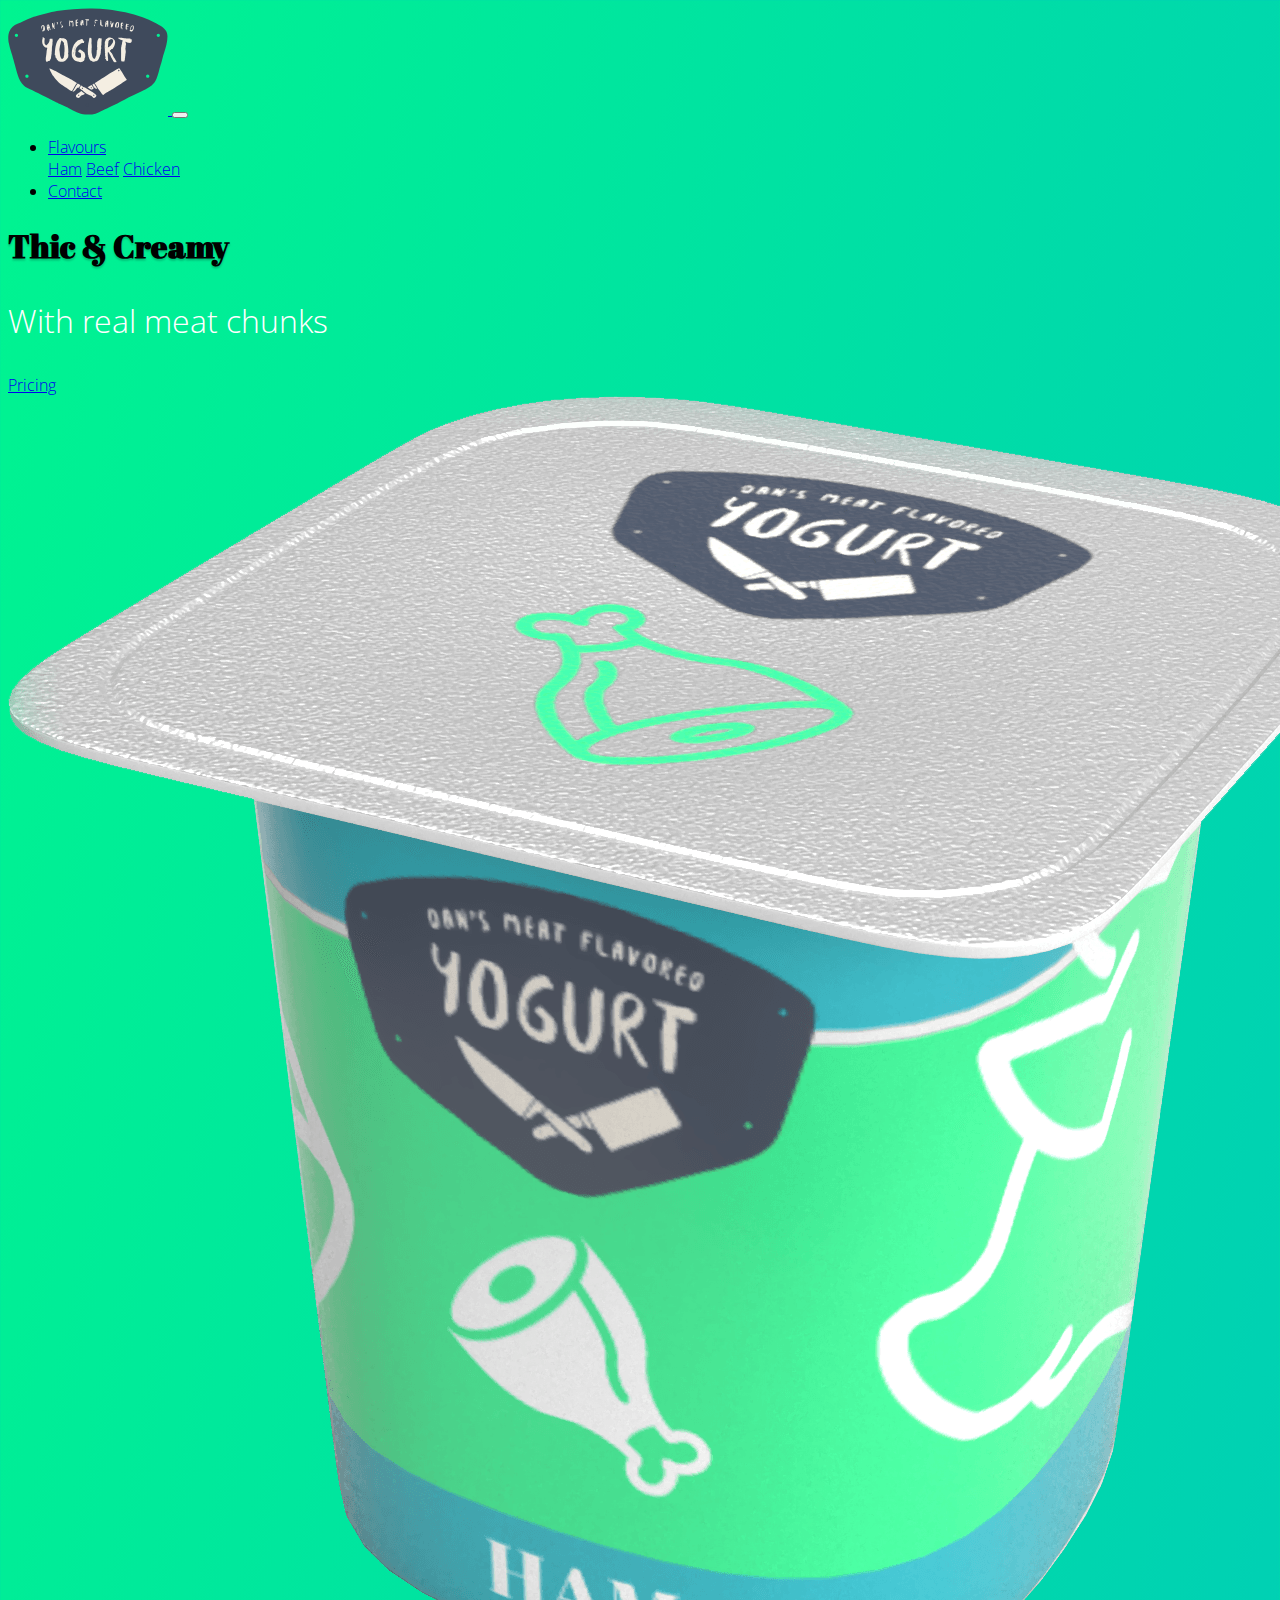
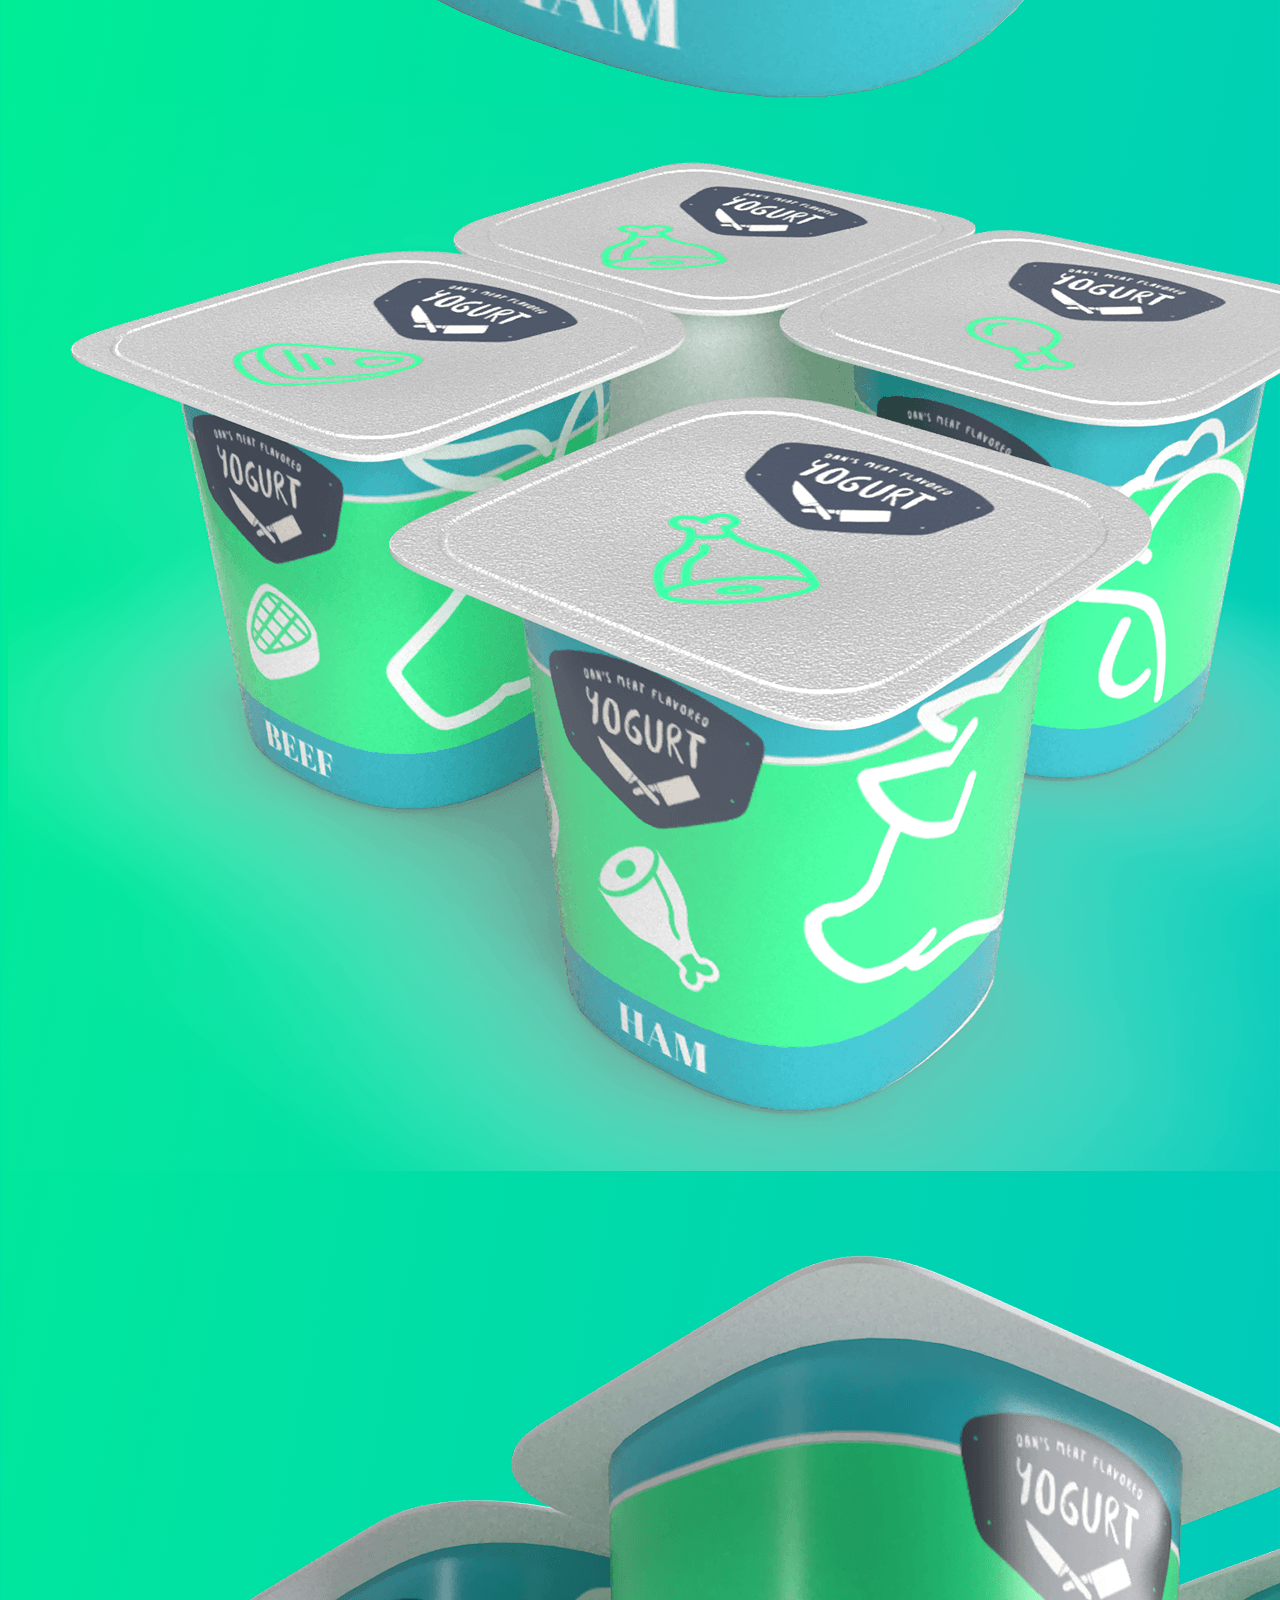
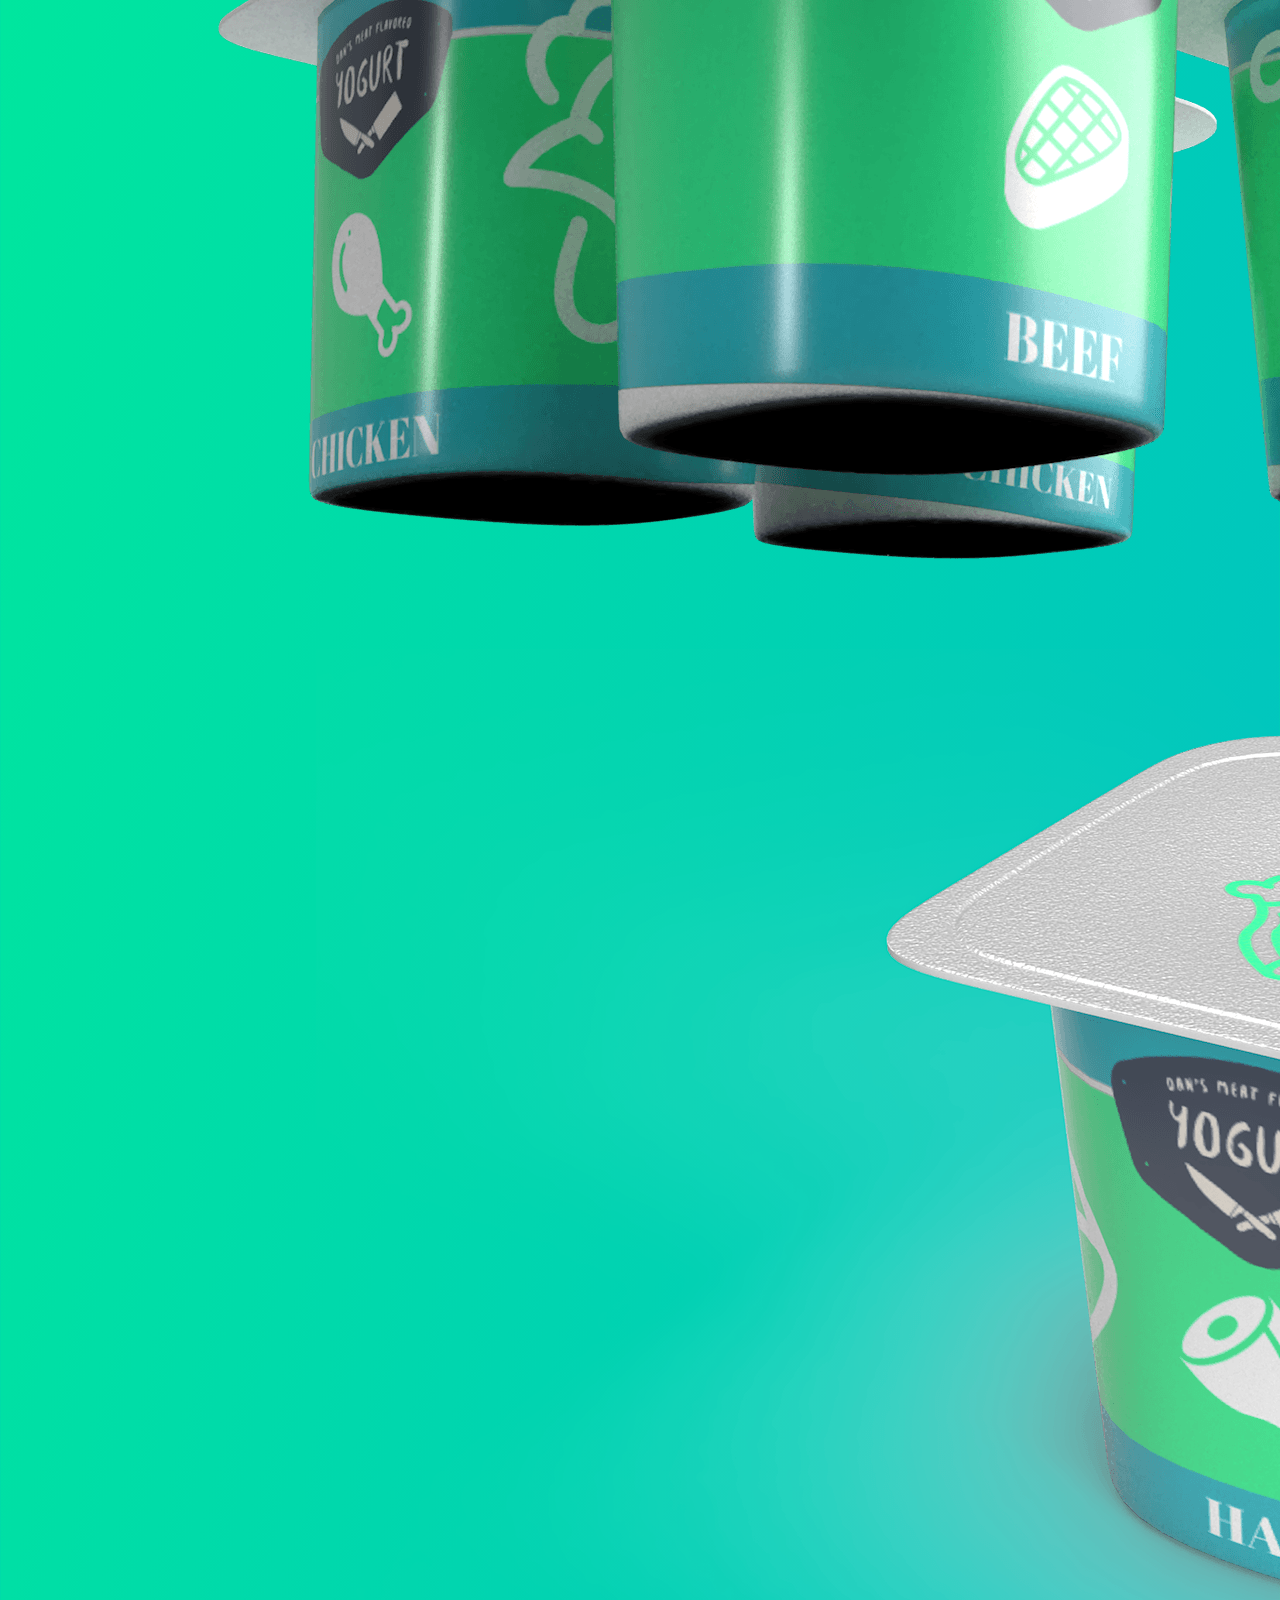
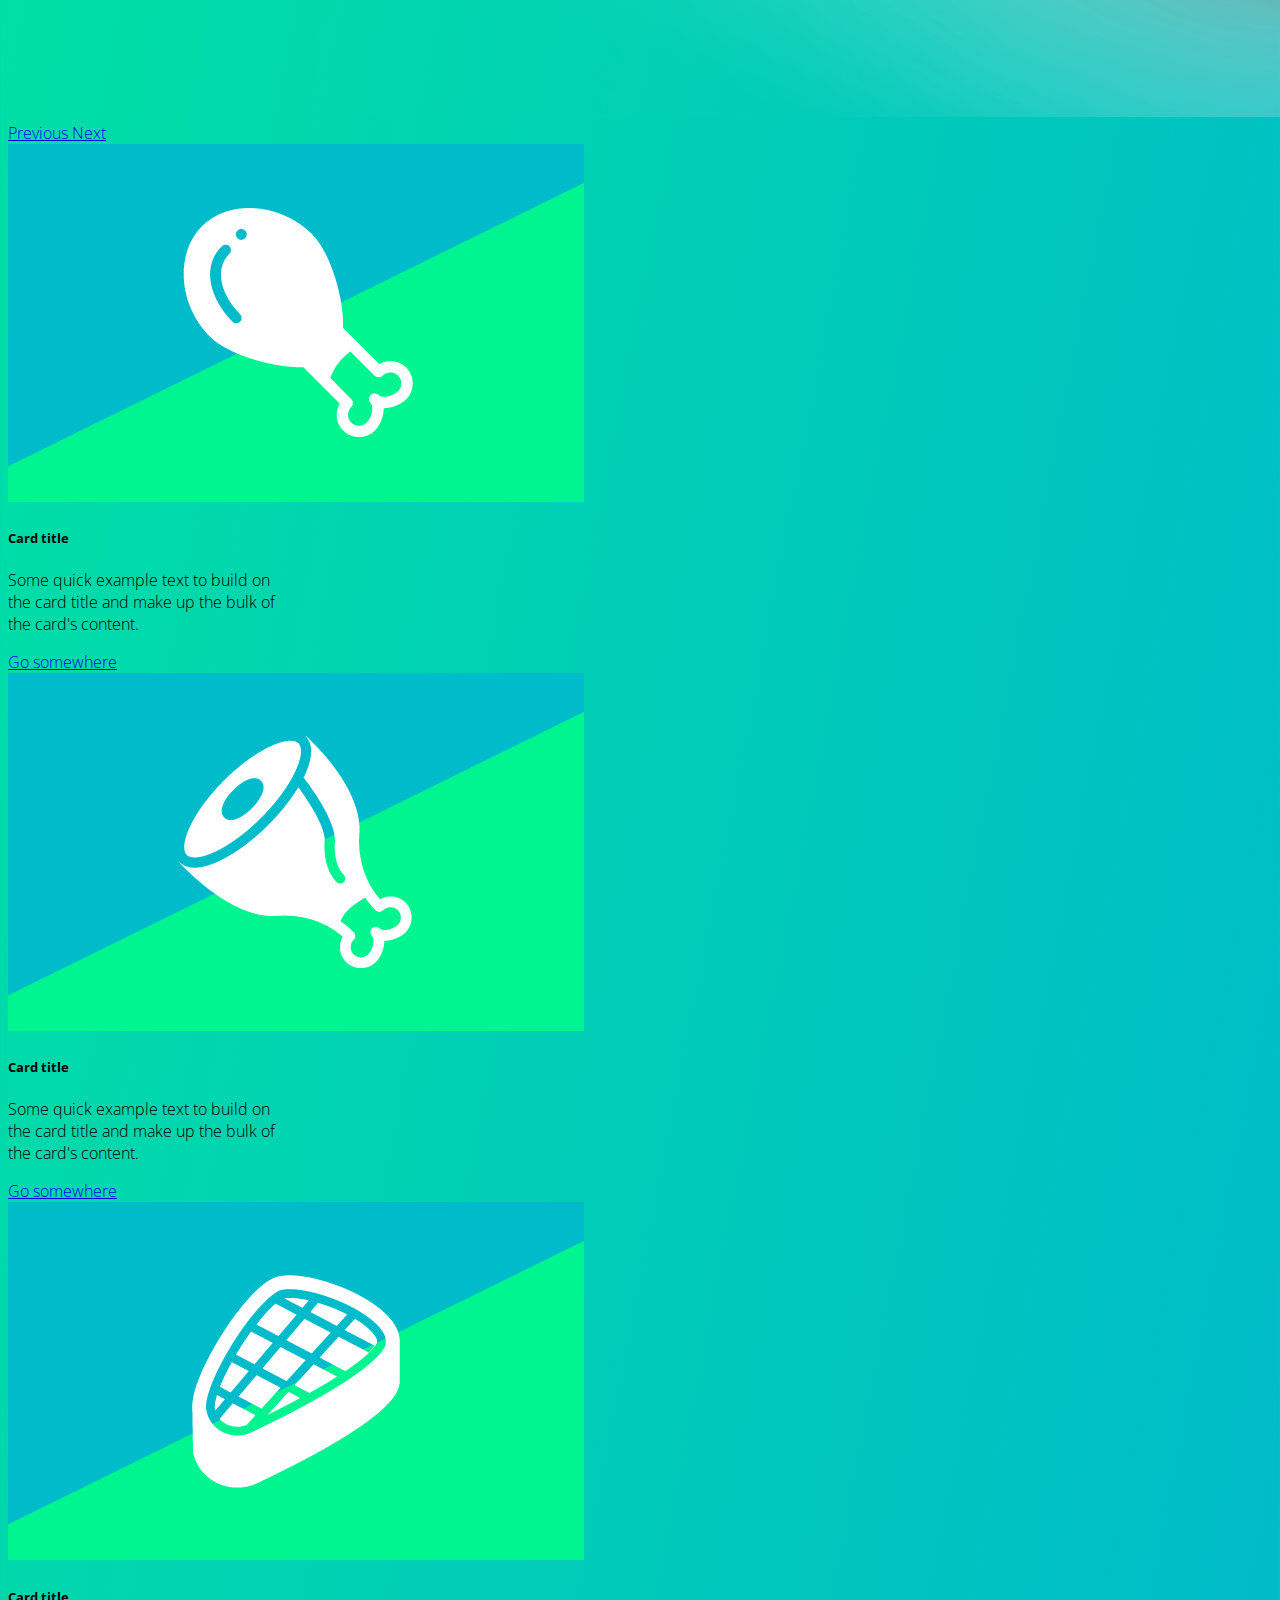
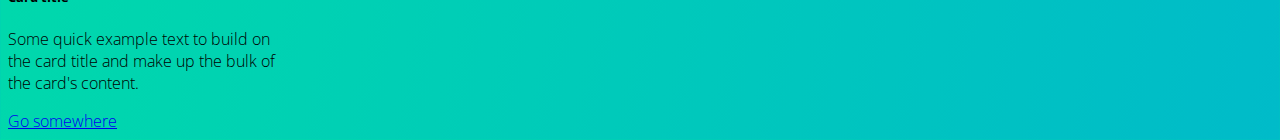
==== commit eb65a1c7: "edited nav buttons" ====
--- a/index.html
+++ b/index.html
@@ -24,7 +24,7 @@
     <div class="container">
 
         <!-- Navigation -->
-        <nav class="navbar navbar-expand-lg navbar-light ">
+        <nav class="navbar navbar-expand-lg navbar-dark ">
 
             <a class="navbar-brand" href="index.html">
               <img src="images/logo-dans-meat-yogurt.svg" alt="logo meat yogurt" width=160px>
@@ -35,24 +35,26 @@
               <span class="navbar-toggler-icon"></span>
             </button>
           
+
+            <!-- BUTTONS -->
             <div class="collapse navbar-collapse" id="navbarSupportedContent">
               <ul class="navbar-nav ml-auto">
                 
-                <li class="nav-item dropdown">
-                  <a class="nav-link dropdown-toggle" href="#" id="navbarDropdown" role="button" data-toggle="dropdown" aria-haspopup="true" aria-expanded="false">
-                    Dropdown
+                <li class="nav-item dropdown btn btn-outline-light btn-lg mr-4" style="width: 140px;">
+                  <a class="nav-link dropdown-toggle text-white " href="#" id="navbarDropdown" role="button" data-toggle="dropdown" aria-haspopup="true" aria-expanded="false">
+                    Flavours
                   </a>
                   <div class="dropdown-menu" aria-labelledby="navbarDropdown">
-                    <a class="dropdown-item" href="#">Action</a>
-                    <a class="dropdown-item" href="#">Another action</a>
-                    <div class="dropdown-divider"></div>
-                    <a class="dropdown-item" href="#">Something else here</a>
+                    <a class="dropdown-item" href="#">Ham</a>
+                    <a class="dropdown-item" href="#">Beef</a>
+                    <a class="dropdown-item" href="#">Chicken</a>
                   </div>
                 </li>
 
-                <li class="nav-item">
-                  <a class="nav-link" href="#">Link</a>
+                <li class="nav-item btn btn-outline-light btn-lg" style="width: 140px;">
+                  <a class="nav-link text-white" href="#">Contact</a>
                 </li>
+
               </ul>
 
             </div>
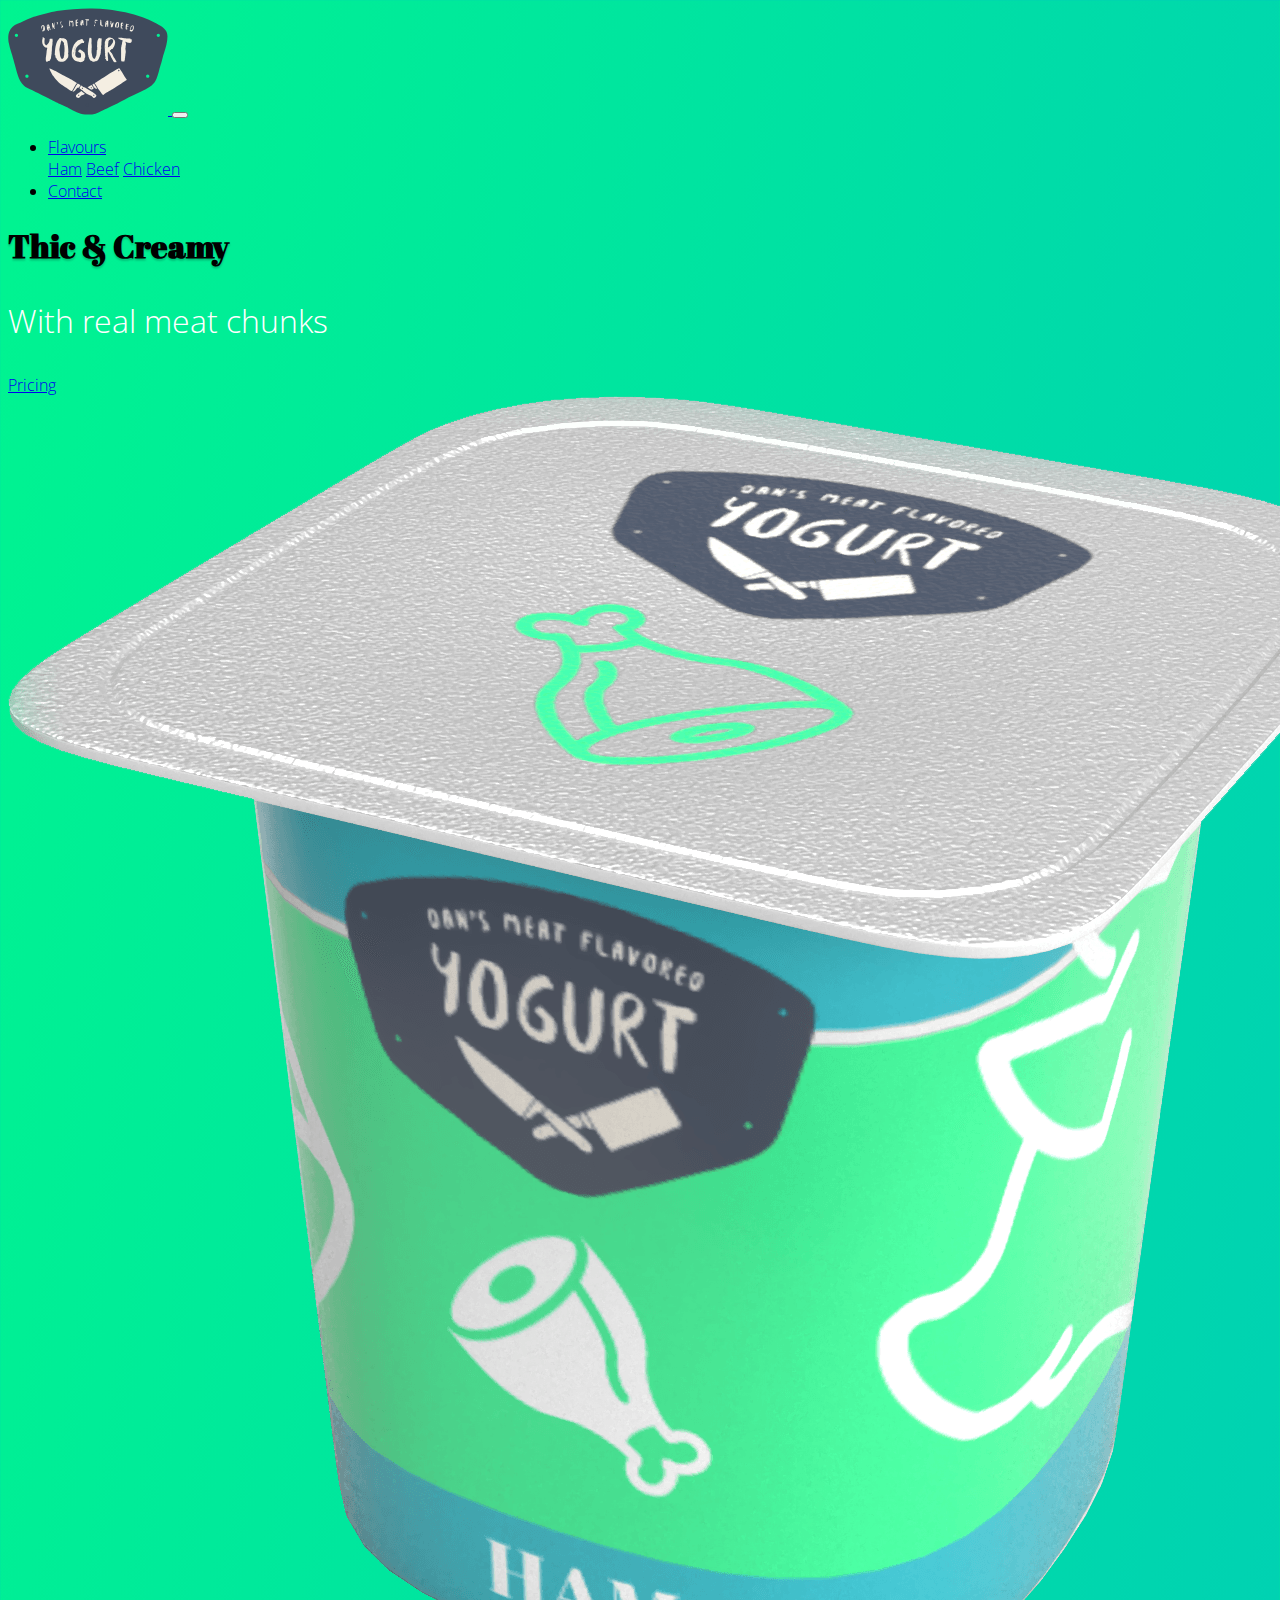
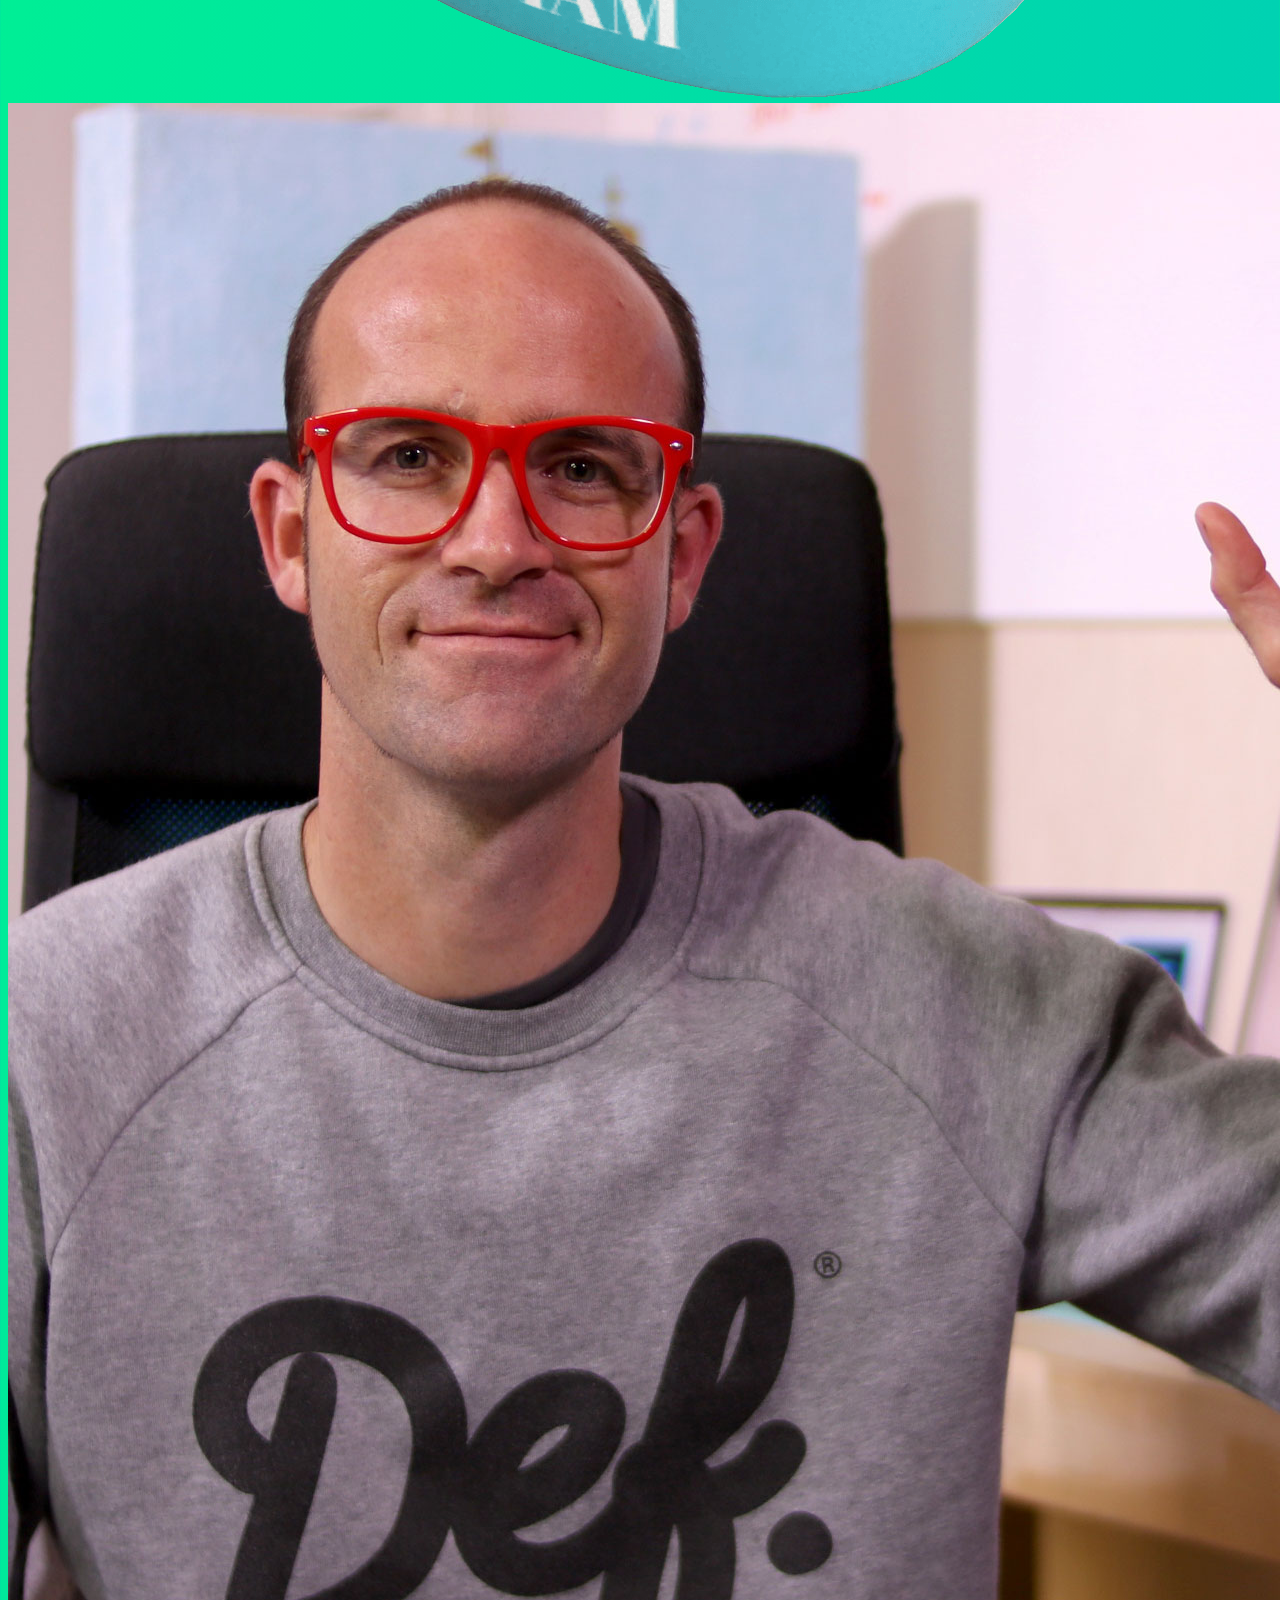
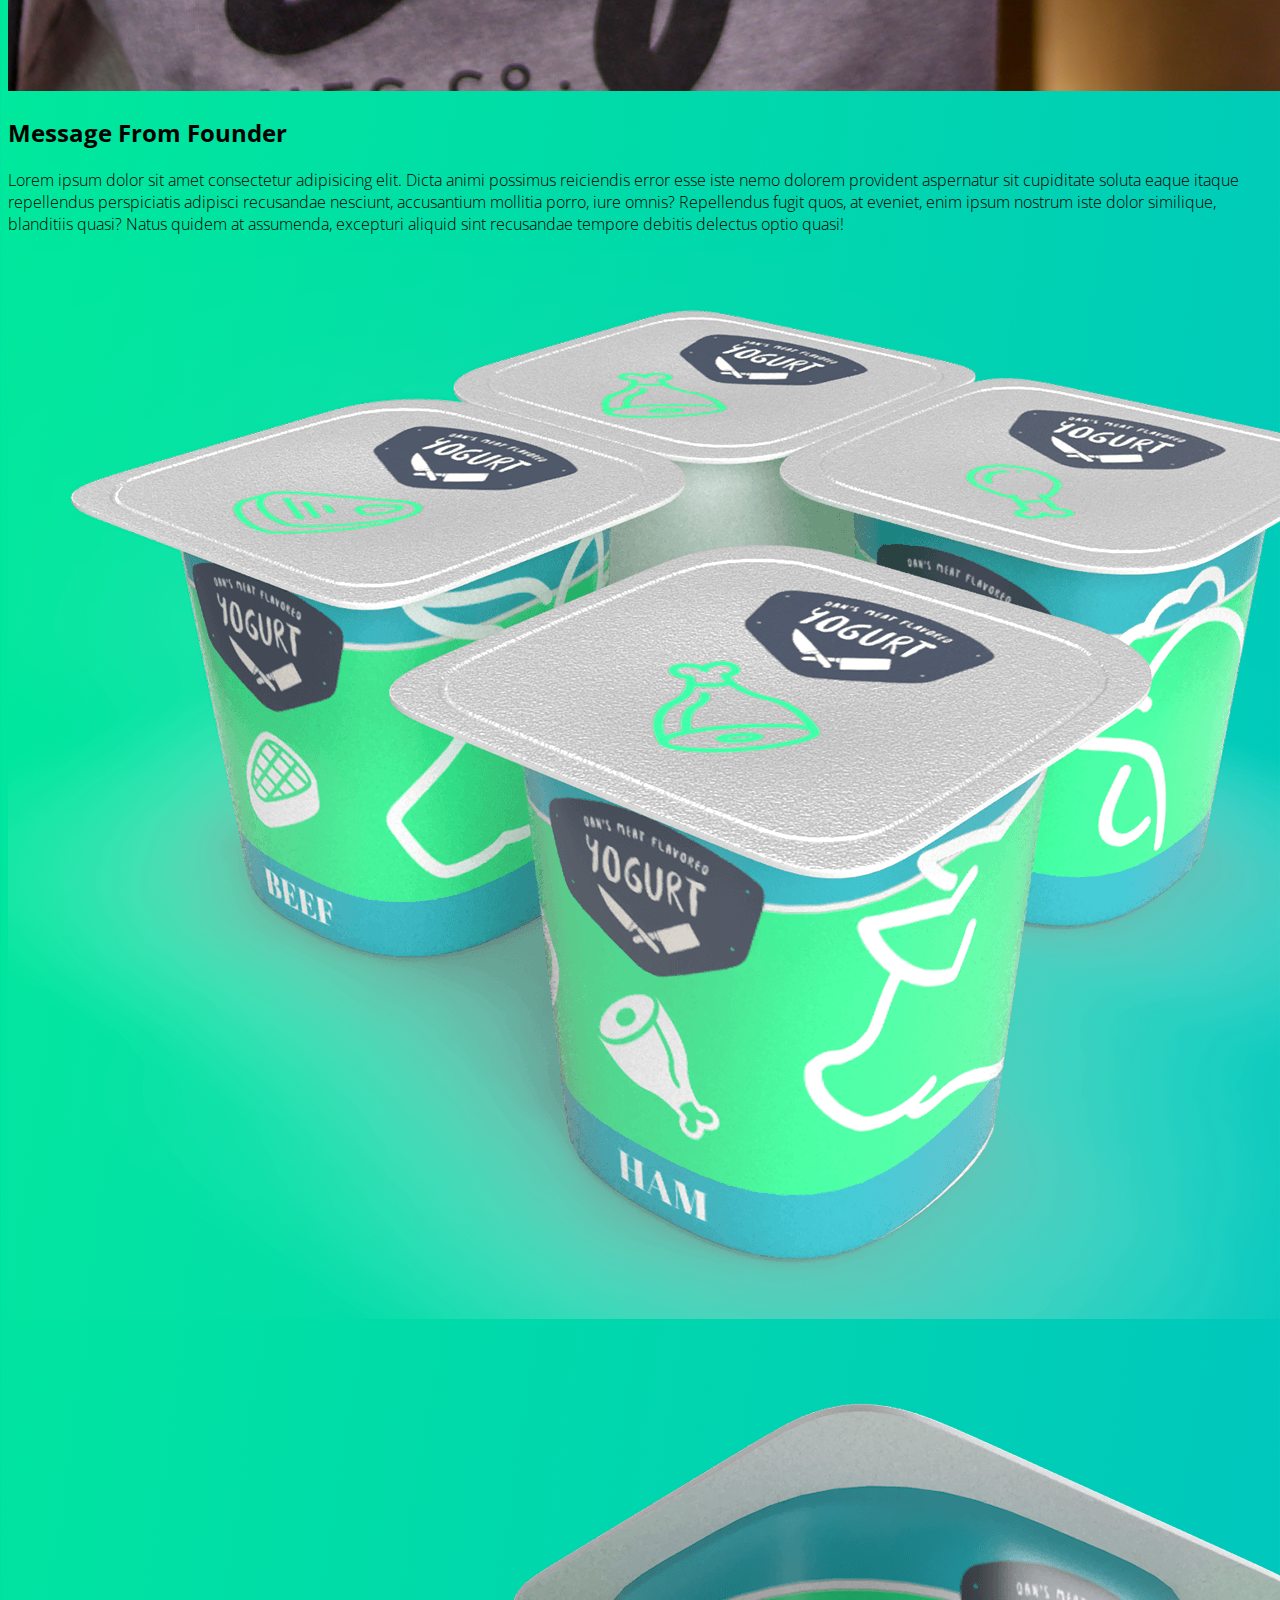
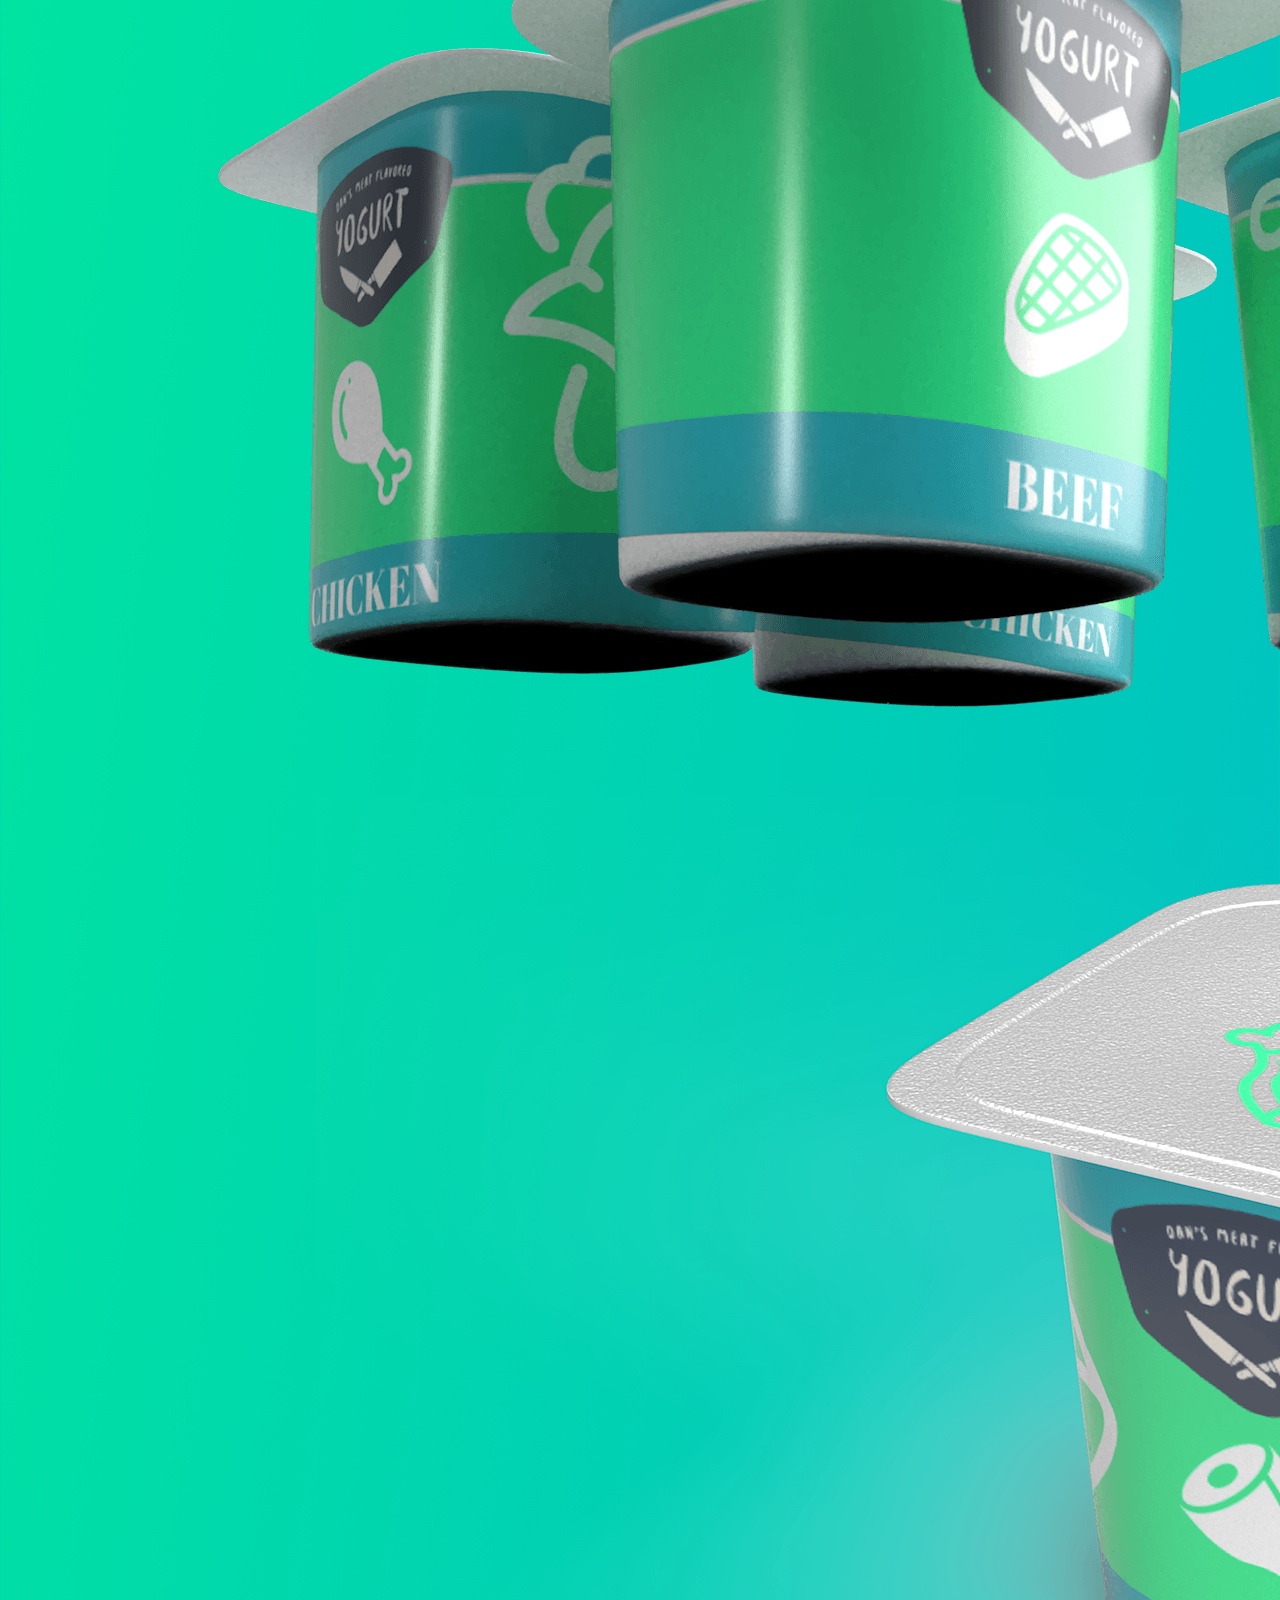
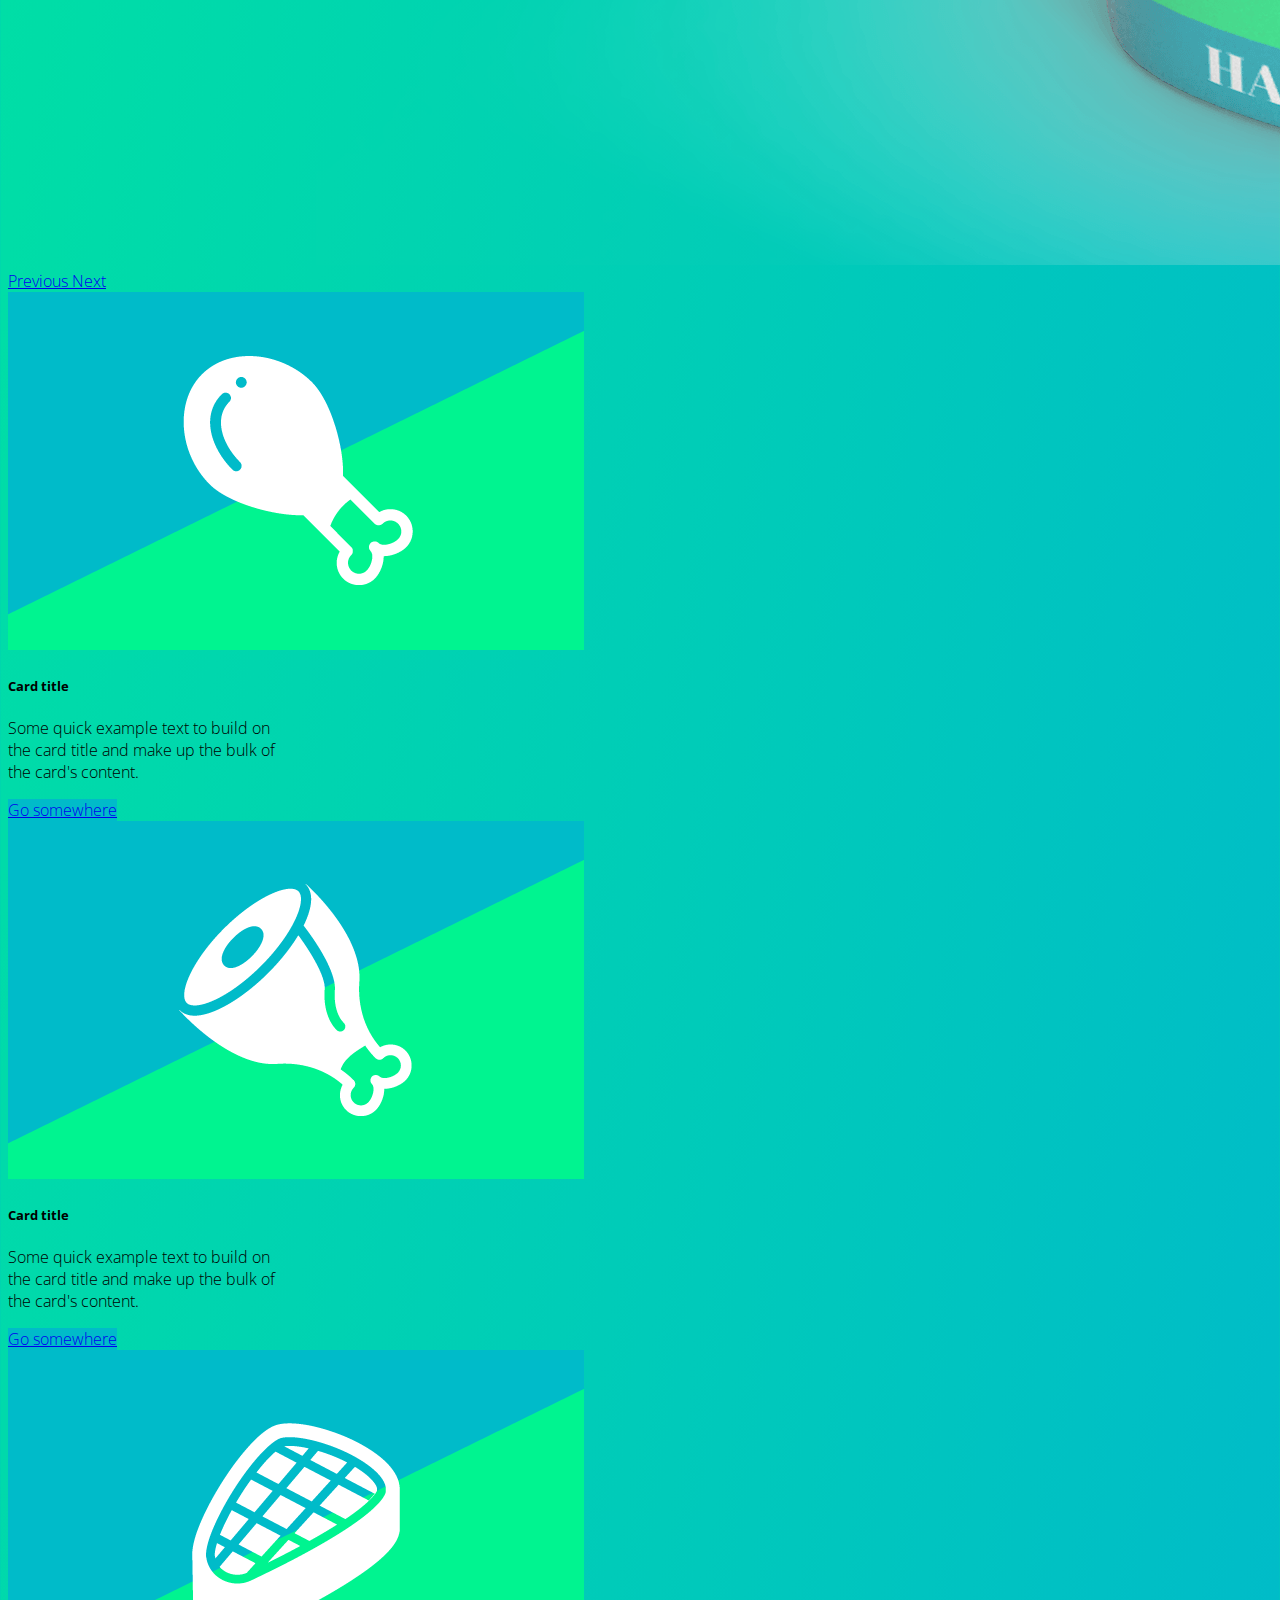
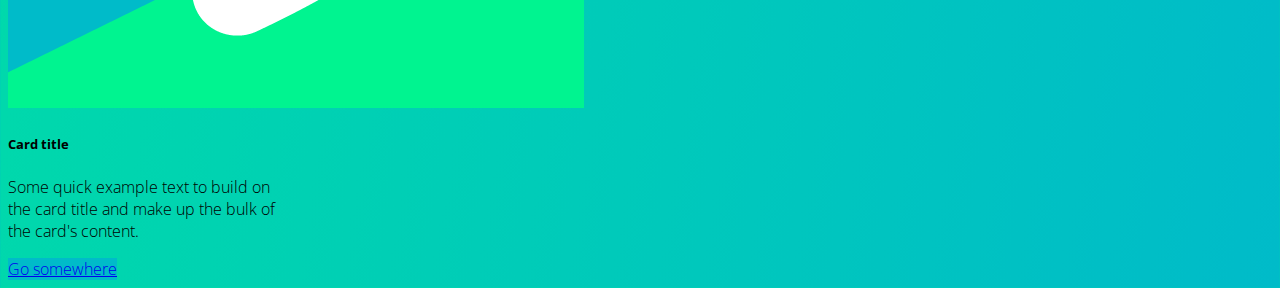
==== commit 83ca9a05: "finished" ====
--- a/index.html
+++ b/index.html
@@ -24,7 +24,7 @@
     <div class="container">
 
         <!-- Navigation -->
-        <nav class="navbar navbar-expand-lg navbar-dark ">
+        <nav class="navbar navbar-expand-lg navbar-dark sticky-top">
 
             <a class="navbar-brand" href="index.html">
               <img src="images/logo-dans-meat-yogurt.svg" alt="logo meat yogurt" width=160px>
@@ -38,7 +38,7 @@
 
             <!-- BUTTONS -->
             <div class="collapse navbar-collapse" id="navbarSupportedContent">
-              <ul class="navbar-nav ml-auto">
+              <ul class="navbar-nav ml-auto float-right">
                 
                 <li class="nav-item dropdown btn btn-outline-light btn-lg mr-4" style="width: 140px;">
                   <a class="nav-link dropdown-toggle text-white " href="#" id="navbarDropdown" role="button" data-toggle="dropdown" aria-haspopup="true" aria-expanded="false">
@@ -83,8 +83,23 @@
 
           </div>
 
+
+          <!-- Message -->
+
+          <div class="row">
+            <div class="col-12 col-md-4 ">
+              <img src="images/headshot-dan.jpg" class="img-fluid border-0 rounded-left border-lg" alt="">
+            </div>
+            <div class="col-12 col-md-8 bg-white d-flex align-items-center p-5 border-0 rounded-right border-lg">
+              <section>
+                <h2>Message From Founder</h2>
+                <p>Lorem ipsum dolor sit amet consectetur adipisicing elit. Dicta animi possimus reiciendis error esse iste nemo dolorem provident aspernatur sit cupiditate soluta eaque itaque repellendus perspiciatis adipisci recusandae nesciunt, accusantium mollitia porro, iure omnis? Repellendus fugit quos, at eveniet, enim ipsum nostrum iste dolor similique, blanditiis quasi? Natus quidem at assumenda, excepturi aliquid sint recusandae tempore debitis delectus optio quasi!</p>              
+              </section>
+            </div>
+          </div>
+
           <!-- Carousel -->
-          <div id="carouselExampleControls" class="carousel slide" data-ride="carousel">
+          <div id="carouselExampleControls" class="carousel slide  d-none d-md-block" data-ride="carousel">
             <div class="carousel-inner">
               <div class="carousel-item active">
                 <img src="images/yogurt-1.png" class="d-block w-100" alt="...">
@@ -107,47 +122,33 @@
           </div>
 
           <!-- Cards -->
-
-          <div class="row">
-            
-            <div class="col">
-              <div class="card" style="width: 18rem;">
-                <img src="images/product1.png" class="card-img-top" alt="...">
-                <div class="card-body">
-                  <h5 class="card-title">Card title</h5>
-                  <p class="card-text">Some quick example text to build on the card title and make up the bulk of the card's content.</p>
-                  <a href="#" class="btn btn-primary">Go somewhere</a>
-                </div>
+          <div class="card-deck my-5">
+            <div class="card shadow" style="width: 18rem;">
+              <img src="images/product1.png" class="card-img-top" alt="...">
+              <div class="card-body">
+                <h5 class="card-title">Card title</h5>
+                <p class="card-text">Some quick example text to build on the card title and make up the bulk of the card's content.</p>
+                <a href="#" class="btn btn-primary stretched-link">Go somewhere</a>
               </div>
             </div>
-
-            <div class="col">
-              <div class="card" style="width: 18rem;">
-                <img src="images/product2.png" class="card-img-top" alt="...">
-                <div class="card-body">
-                  <h5 class="card-title">Card title</h5>
-                  <p class="card-text">Some quick example text to build on the card title and make up the bulk of the card's content.</p>
-                  <a href="#" class="btn btn-primary">Go somewhere</a>
-                </div>
+            <div class="card shadow" style="width: 18rem;">
+              <img src="images/product2.png" class="card-img-top" alt="...">
+              <div class="card-body">
+                <h5 class="card-title">Card title</h5>
+                <p class="card-text">Some quick example text to build on the card title and make up the bulk of the card's content.</p>
+                <a href="#" class="btn btn-primary stretched-link">Go somewhere</a>
+              </div>
+            </div>          
+            <div class="card shadow" style="width: 18rem;">
+              <img src="images/product3.png" class="card-img-top" alt="...">
+              <div class="card-body">
+                <h5 class="card-title">Card title</h5>
+                <p class="card-text">Some quick example text to build on the card title and make up the bulk of the card's content.</p>
+                <a href="#" class="btn btn-primary stretched-link">Go somewhere</a>
               </div>
             </div>
-
-            <div class="col">
-              <div class="card" style="width: 18rem;">
-                <img src="images/product3.png" class="card-img-top" alt="...">
-                <div class="card-body">
-                  <h5 class="card-title">Card title</h5>
-                  <p class="card-text">Some quick example text to build on the card title and make up the bulk of the card's content.</p>
-                  <a href="#" class="btn btn-primary">Go somewhere</a>
-                </div>
-              </div>
-            </div>
-
           </div>
 
-
-
-    </div>
 
 
 
--- a/style.css
+++ b/style.css
@@ -25,3 +25,7 @@
     background-color: rgba(255, 255, 255, 0.205);
 }
 
+.btn-primary, .btn-primary:hover{
+    background-color: #00bbc9;
+    border: 0px;
+}